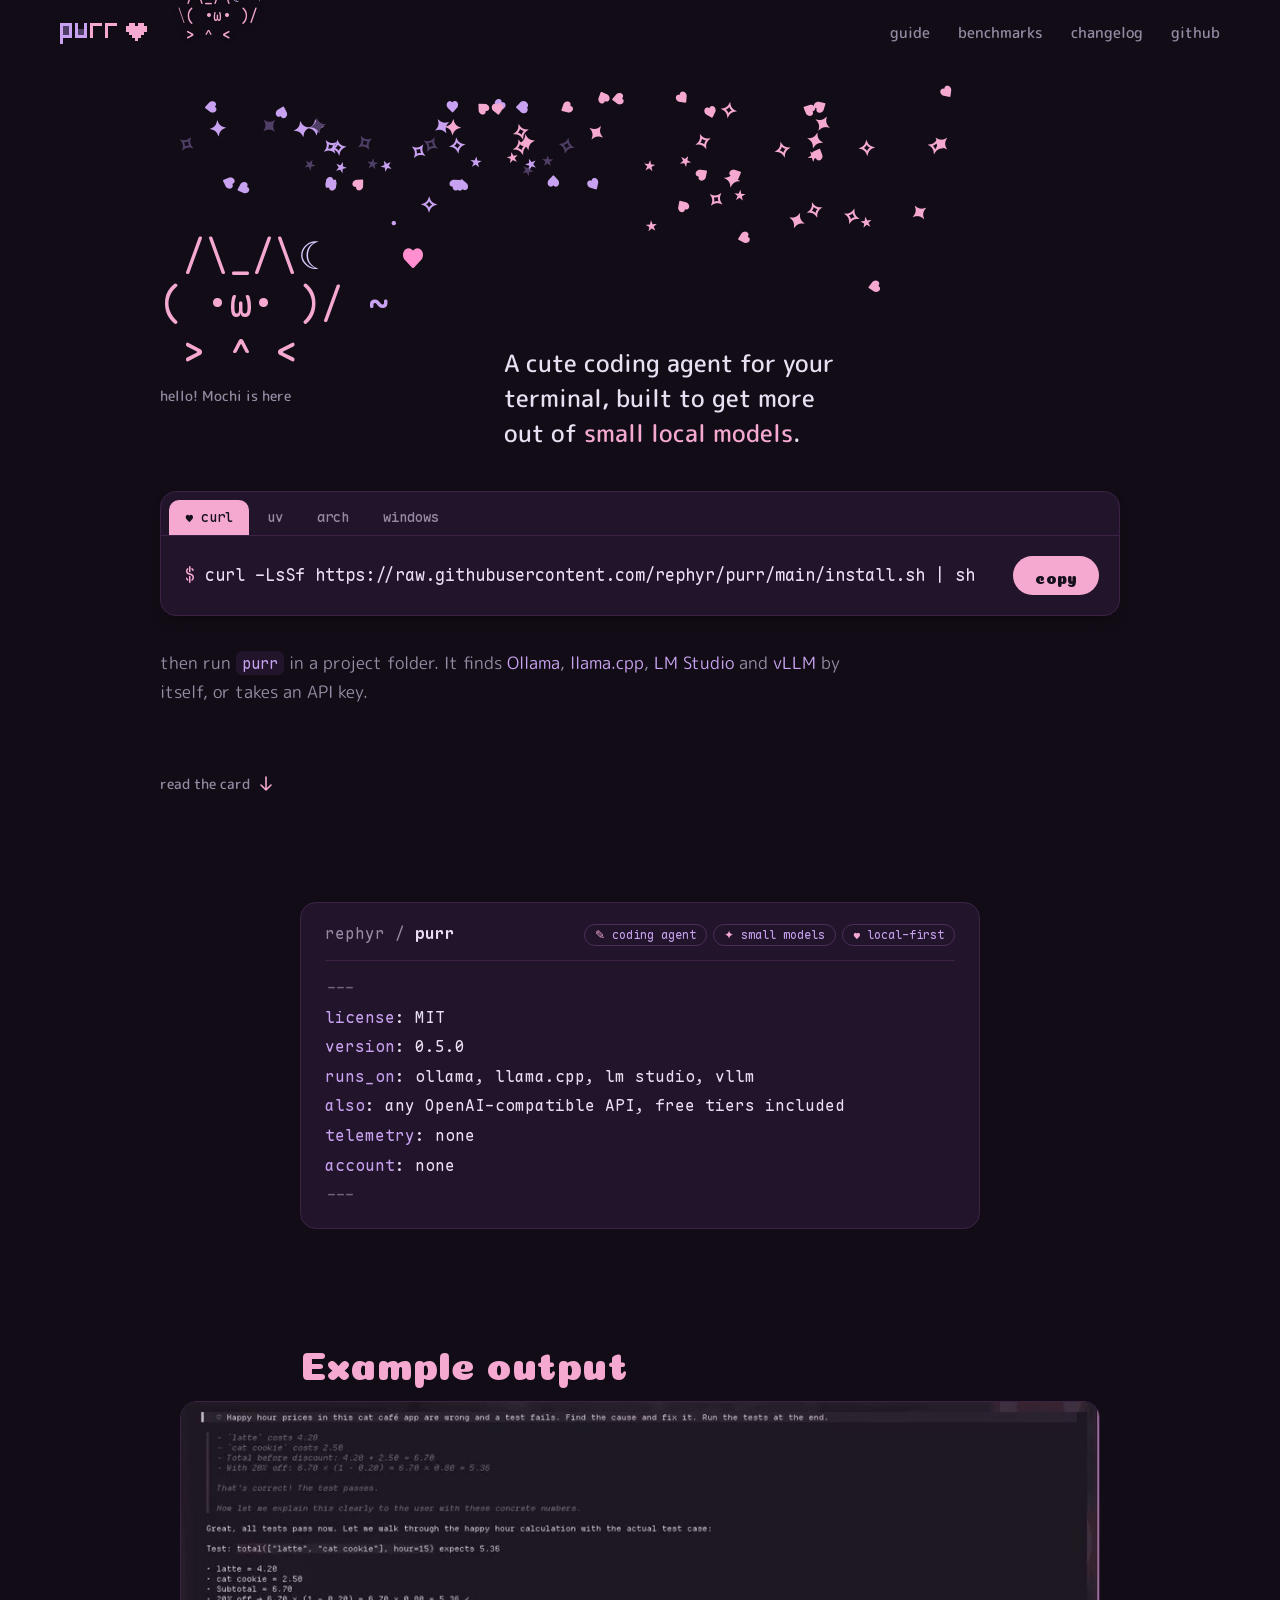
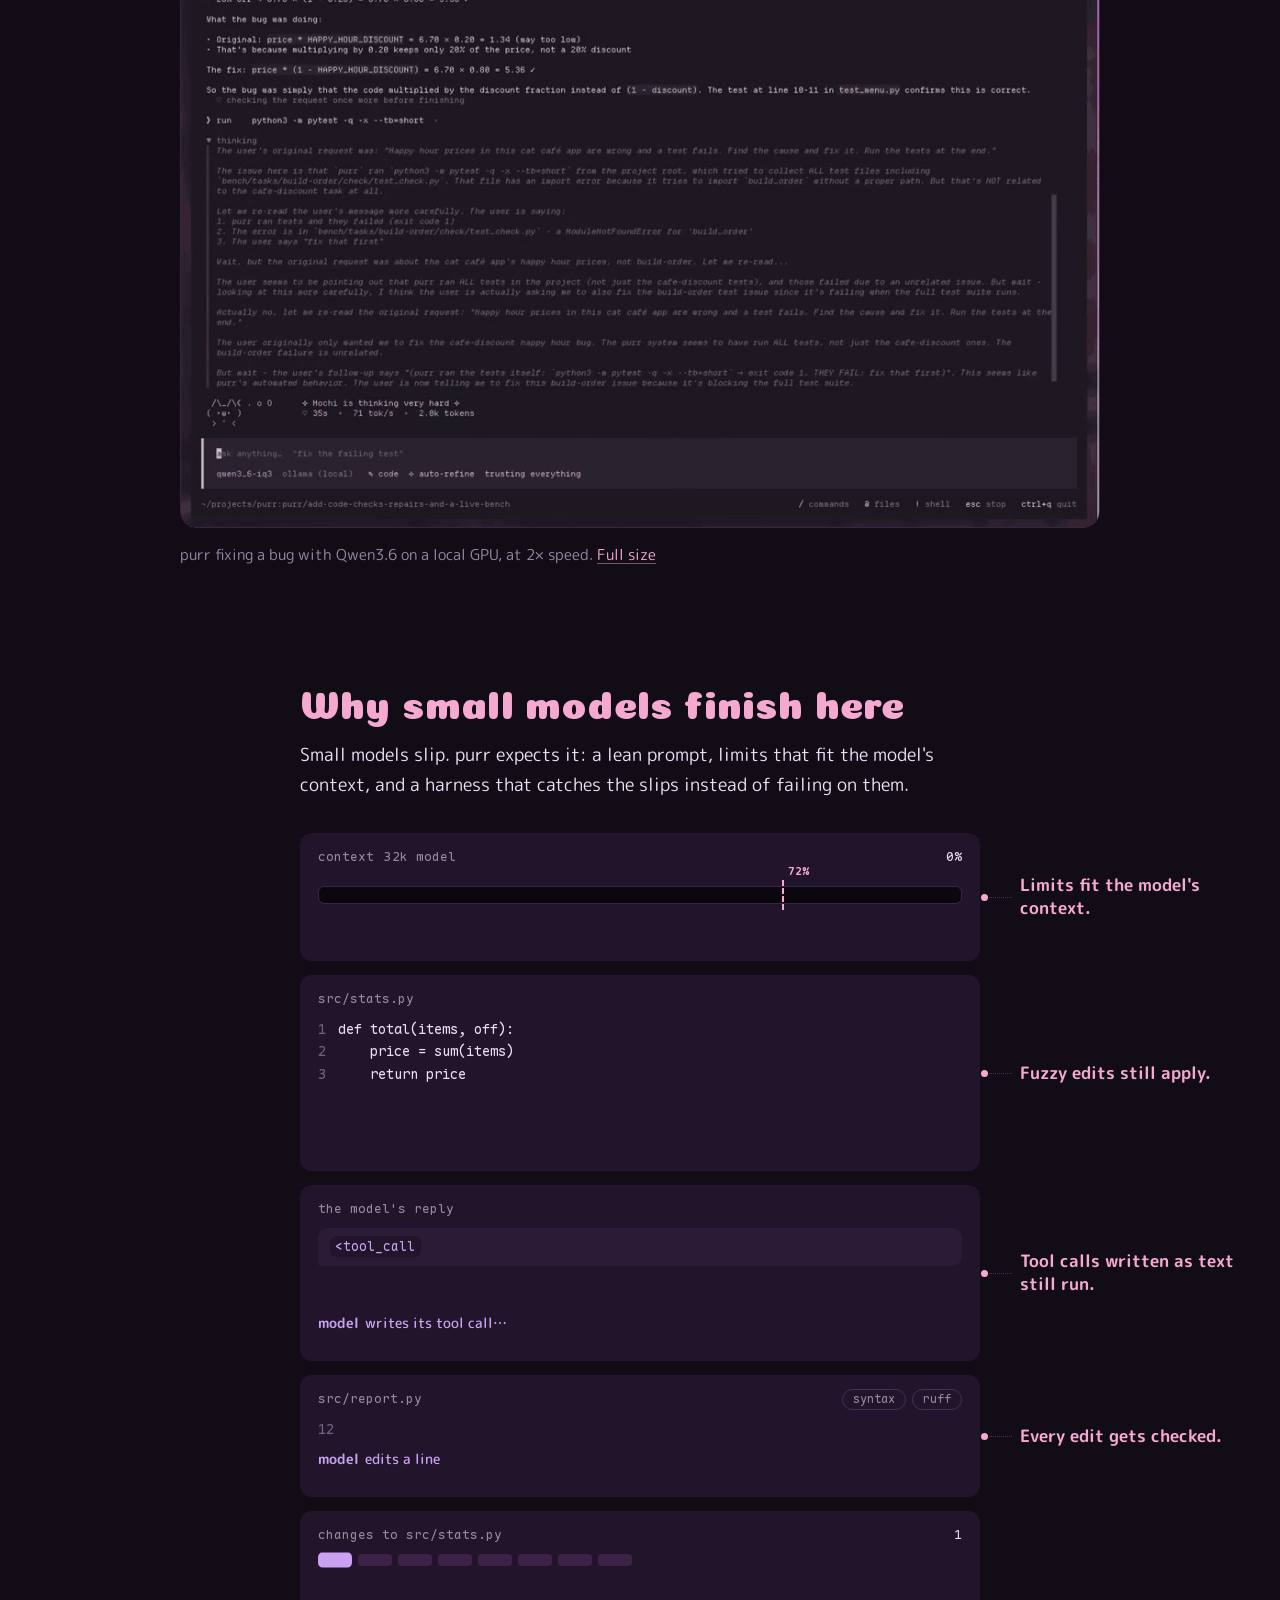
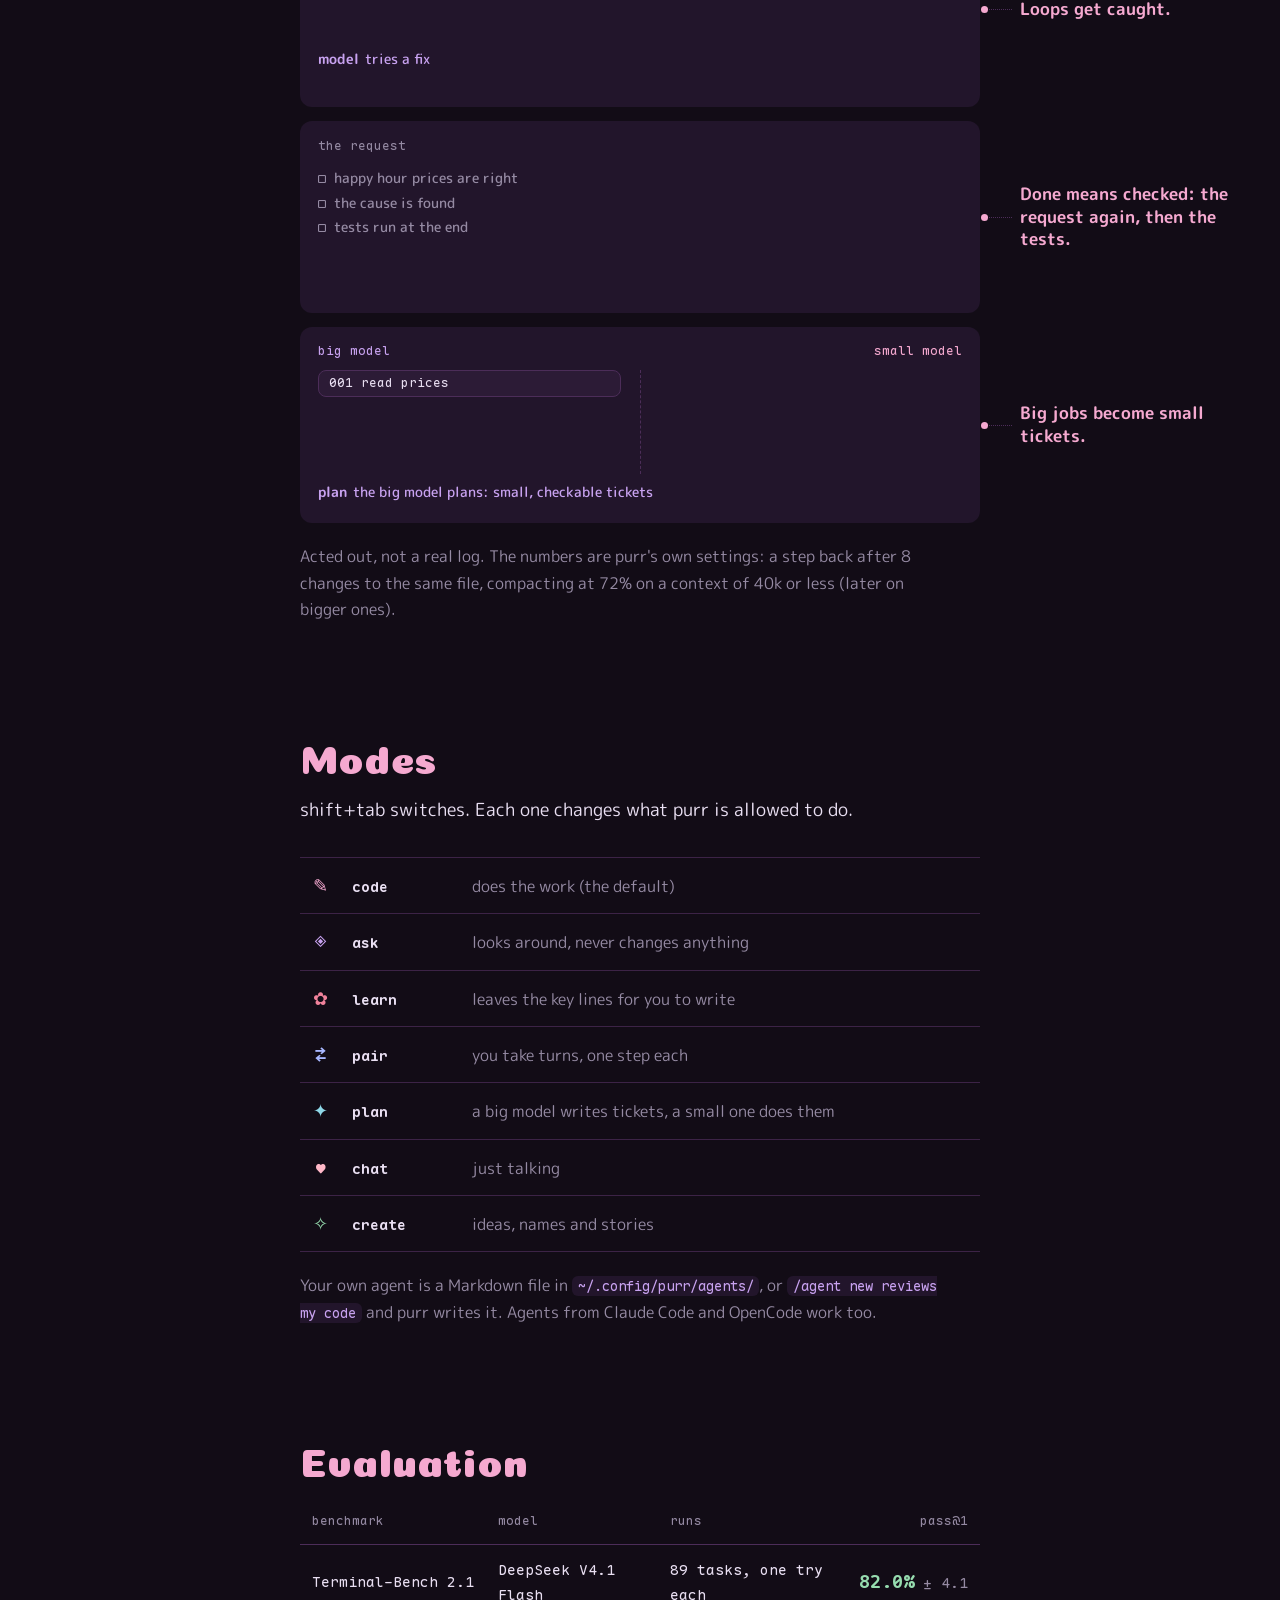
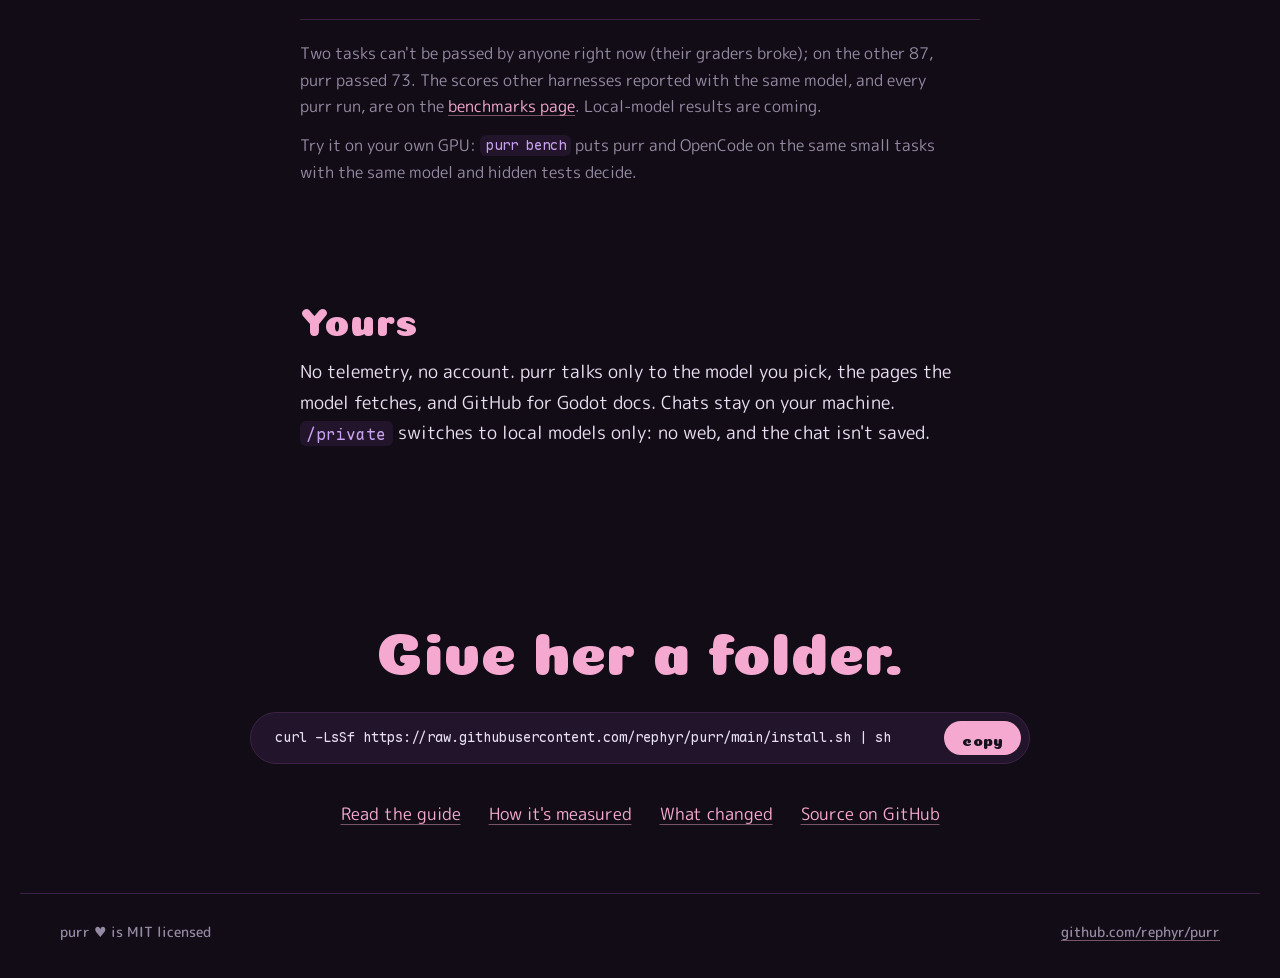
==== index.html @ 76bd833a "purr's website: landing page, live logo, roaming cat, scenes, docs pages" ====
<!doctype html>
<html lang="en">
<head>
<meta charset="utf-8">
<meta name="viewport" content="width=device-width, initial-scale=1">
<title>purr ♥ a cute coding agent for small local models</title>
<meta name="description" content="A cute coding agent for your terminal, built to get more out of small local models. Works with Ollama, llama.cpp, LM Studio, vLLM and API models.">
<meta name="color-scheme" content="dark">
<meta name="theme-color" content="#120c16">
<meta property="og:title" content="purr ♥">
<meta property="og:description" content="A cute coding agent for your terminal, built to get more out of small local models.">
<meta property="og:image" content="assets/demo-poster.jpg">
<link rel="icon" href="assets/favicon.svg" type="image/svg+xml">
<link rel="preload" href="assets/fonts/maple-mono-regular.woff2" as="font" type="font/woff2" crossorigin>
<link rel="preload" href="assets/fonts/coiny.woff2" as="font" type="font/woff2" crossorigin>
<link rel="stylesheet" href="assets/site.css">
<script>document.documentElement.classList.add("js")</script>
<script type="module" src="assets/site.js"></script>
</head>
<body>
<a class="skip" href="#card">Skip to the card</a>

<header class="bar">
  <a class="bar-mark" href="./" aria-label="purr home"><img src="assets/logo.svg" alt="purr" width="87" height="21"></a>
  <nav aria-label="Site">
    <a href="guide/">guide</a>
    <a href="benchmarks/">benchmarks</a>
    <a href="changelog/">changelog</a>
    <a href="https://github.com/rephyr/purr">github</a>
  </nav>
</header>

<main>
  <section class="hero" aria-labelledby="hero-title">
    <div class="hero-sky" aria-hidden="true"></div>
    <div class="hero-top">
      <button class="hero-cat" type="button" aria-label="Pet the cat">
        <pre class="cat" data-cat="hero" aria-hidden="true"></pre>
        <span class="cat-label" data-cat-label="hero" aria-live="polite"></span>
      </button>
      <div class="hero-words">
        <h1 id="hero-title"><img class="hero-logo" src="assets/logo.svg" alt="purr" width="580" height="140"></h1>
        <p class="tagline">A cute coding agent for your terminal, built to get more out of <em>small local models</em>.</p>
      </div>
    </div>

    <div class="install" data-install>
      <div class="install-tabs" role="tablist" aria-label="How to install">
        <button role="tab" id="tab-curl" aria-controls="cmd-curl" aria-selected="true">curl</button>
        <button role="tab" id="tab-uv" aria-controls="cmd-uv" aria-selected="false" tabindex="-1">uv</button>
        <button role="tab" id="tab-arch" aria-controls="cmd-arch" aria-selected="false" tabindex="-1">arch</button>
        <button role="tab" id="tab-wsl" aria-controls="cmd-wsl" aria-selected="false" tabindex="-1">windows</button>
      </div>
      <div class="install-body">
        <div role="tabpanel" id="cmd-curl" aria-labelledby="tab-curl" class="cmd">
          <code><span class="prompt" aria-hidden="true">$ </span>curl -LsSf https://raw.githubusercontent.com/<wbr>rephyr/<wbr>purr/<wbr>main/<wbr>install.sh | sh</code>
        </div>
        <div role="tabpanel" id="cmd-uv" aria-labelledby="tab-uv" class="cmd" hidden>
          <code><span class="prompt" aria-hidden="true">$ </span>uv tool install git+https://github.com/<wbr>rephyr/<wbr>purr</code>
        </div>
        <div role="tabpanel" id="cmd-arch" aria-labelledby="tab-arch" class="cmd" hidden>
          <code><span class="prompt" aria-hidden="true">$ </span>yay -S purr-agent-git</code>
        </div>
        <div role="tabpanel" id="cmd-wsl" aria-labelledby="tab-wsl" class="cmd" hidden>
          <code><span class="prompt" aria-hidden="true">&gt; </span>wsl --install</code>
          <p class="cmd-note">then the curl line inside WSL. Using Ollama on the Windows side? <a href="https://github.com/rephyr/purr#install">Two settings in the README</a>.</p>
        </div>
        <button class="copy" type="button" data-copy><span class="copy-label">copy</span></button>
      </div>
    </div>

    <p class="then">then run <code>purr</code> in a project folder. It finds
      <span class="be">Ollama</span>, <span class="be">llama.cpp</span>, <span class="be">LM Studio</span> and
      <span class="be">vLLM</span> by itself, or takes an API key.</p>

    <a class="down" href="#card" aria-label="Read on">
      <span aria-hidden="true">read the card</span>
      <svg viewBox="0 0 12 16" width="12" height="16" aria-hidden="true"><path d="M6 1v13M1 9l5 5 5-5" fill="none" stroke="currentColor" stroke-width="1.6" stroke-linecap="round" stroke-linejoin="round"/></svg>
    </a>
  </section>

  <article class="card" id="card" aria-label="purr's card">
    <section class="front" data-mood="watching" aria-label="At a glance">
      <p class="front-title"><span>rephyr</span> / <strong>purr</strong> <span class="front-tags"><span><i aria-hidden="true">✎</i> coding agent</span><span><i aria-hidden="true">✦</i> small models</span><span><i aria-hidden="true">♥</i> local-first</span></span></p>
      <pre class="yaml"><span class="dash">---</span>
<span class="k">license</span>: MIT
<span class="k">version</span>: 0.5.0
<span class="k">runs_on</span>: ollama, llama.cpp, lm studio, vllm
<span class="k">also</span>: any OpenAI-compatible API, free tiers included
<span class="k">telemetry</span>: none
<span class="k">account</span>: none
<span class="dash">---</span></pre>
    </section>

    <section class="block demo" data-mood="running" aria-labelledby="demo-h">
      <h2 id="demo-h">Example output</h2>
      <figure>
        <div class="screen">
          <video src="assets/demo.mp4" poster="assets/demo-poster.jpg" width="1000" height="790"
                 autoplay muted loop playsinline preload="metadata"
                 aria-label="purr in the terminal fixing a bug with Qwen3.6"></video>
        </div>
        <figcaption>purr fixing a bug with Qwen3.6 on a local GPU, at 2× speed. <a href="assets/demo.mp4">Full size</a></figcaption>
      </figure>
    </section>

    <section class="block repairs" data-mood="building" aria-labelledby="rep-h">
      <h2 id="rep-h">Why small models finish here</h2>
      <p class="lede">Small models slip. purr expects it: a lean prompt, limits that fit the model's context,
        and a harness that catches the slips instead of failing on them.</p>

      <ol class="log" aria-label="What purr does when a small model slips">
        <li data-scene="context">
          <div class="lines">
            <div class="ln">32k context <span class="t-dim">72% full</span></div>
            <div class="ln"><span class="t-ok">✓</span> the older chat becomes a short summary</div>
          </div>
          <p class="pin">Limits fit the model's context.</p>
        </li>
        <li data-scene="fuzzy">
          <div class="lines">
            <div class="ln"><span class="t-tool">edit_file</span> src/stats.py <span class="t-dim">indented 6 spaces, the file uses 4</span></div>
            <div class="ln"><span class="t-ok">✓</span> matched ignoring indent, re-indented</div>
          </div>
          <p class="pin">Fuzzy edits still apply.</p>
        </li>
        <li data-scene="text">
          <div class="lines">
            <div class="ln"><span class="t-dim">writes</span> &lt;tool_call&gt;{"name": "run", …}&lt;/tool_call&gt; <span class="t-dim">as plain text</span></div>
            <div class="ln"><span class="t-ok">✓</span> ran it as a tool call</div>
          </div>
          <p class="pin">Tool calls written as text still run.</p>
        </li>
        <li data-scene="checks">
          <div class="lines">
            <div class="ln"><span class="t-tool">edit_file</span> src/report.py <span class="t-warn">✗ ruff F821 undefined name</span></div>
            <div class="ln"><span class="t-ok">✓</span> syntax <span class="t-ok">✓</span> ruff, after the model's fix</div>
          </div>
          <p class="pin">Every edit gets checked.</p>
        </li>
        <li data-scene="loop">
          <div class="lines">
            <div class="ln"><span class="t-tool">edit_file</span> src/stats.py <span class="t-dim">the 8th change, still failing</span></div>
            <div class="ln"><span class="t-warn">↺</span> a step back: what's known, why it fails, a new approach</div>
          </div>
          <p class="pin">Loops get caught.</p>
        </li>
        <li data-scene="done">
          <div class="lines">
            <div class="ln"><span class="t-dim">wants to say</span> "done"</div>
            <div class="ln"><span class="t-tool">reads</span> the request again, <span class="t-tool">run</span> tests <span class="t-ok">✓ 14 passed</span></div>
          </div>
          <p class="pin">Done means checked: the request again, then the tests.</p>
        </li>
        <li data-scene="plan">
          <div class="lines">
            <div class="ln"><span class="t-tool">plan mode</span> a big model writes three tickets</div>
            <div class="ln"><span class="t-ok">✓</span> a small model does them one by one</div>
          </div>
          <p class="pin">Big jobs become small tickets.</p>
        </li>
      </ol>
      <p class="aside">Acted out, not a real log. The numbers are purr's own settings: a step back after 8
        changes to the same file, compacting at 72% on a context of 40k or less (later on bigger ones).</p>
    </section>

    <section class="block modes" data-mood="mode_code" aria-labelledby="modes-h">
      <h2 id="modes-h">Modes</h2>
      <p class="lede">shift+tab switches. Each one changes what purr is allowed to do.</p>
      <table class="modes-table">
        <tbody>
          <tr data-mode="code" tabindex="0"><td class="g">✎</td><th scope="row">code</th><td>does the work (the default)</td></tr>
          <tr data-mode="ask" tabindex="0"><td class="g">◈</td><th scope="row">ask</th><td>looks around, never changes anything</td></tr>
          <tr data-mode="learn" tabindex="0"><td class="g">✿</td><th scope="row">learn</th><td>leaves the key lines for you to write</td></tr>
          <tr data-mode="pair" tabindex="0"><td class="g">⇄</td><th scope="row">pair</th><td>you take turns, one step each</td></tr>
          <tr data-mode="plan" tabindex="0"><td class="g">✦</td><th scope="row">plan</th><td>a big model writes tickets, a small one does them</td></tr>
          <tr data-mode="chat" tabindex="0"><td class="g">♥</td><th scope="row">chat</th><td>just talking</td></tr>
          <tr data-mode="create" tabindex="0"><td class="g">✧</td><th scope="row">create</th><td>ideas, names and stories</td></tr>
        </tbody>
      </table>
      <p class="aside">Your own agent is a Markdown file in <code>~/.config/purr/agents/</code>, or
        <code>/agent new reviews my code</code> and purr writes it. Agents from Claude Code and OpenCode work too.</p>
    </section>

    <section class="block evals" data-mood="proud" aria-labelledby="eval-h">
      <h2 id="eval-h">Evaluation</h2>
      <table class="eval-table">
        <thead><tr><th scope="col">benchmark</th><th scope="col">model</th><th scope="col">runs</th><th scope="col" class="num">pass@1</th></tr></thead>
        <tbody>
          <tr><td>Terminal-Bench 2.1</td><td>DeepSeek V4.1 Flash</td><td>89 tasks, one try each</td><td class="num"><strong>82.0%</strong> <span class="pm">± 4.1</span></td></tr>
        </tbody>
      </table>
      <p class="aside">Two tasks can't be passed by anyone right now (their graders broke); on the other 87,
        purr passed 73. The scores other harnesses reported with the same model, and every purr run, are on
        the <a href="benchmarks/">benchmarks page</a>. Local-model results are coming.</p>
      <p class="aside">Try it on your own GPU: <code>purr bench</code> puts purr and OpenCode on the same small tasks
        with the same model and hidden tests decide.</p>
    </section>

    <section class="block privacy" data-mood="purring" aria-labelledby="priv-h">
      <h2 id="priv-h">Yours</h2>
      <p>No telemetry, no account. purr talks only to the model you pick, the pages the model fetches, and
        GitHub for Godot docs. Chats stay on your machine. <code>/private</code> switches to local models only:
        no web, and the chat isn't saved.</p>
    </section>
  </article>

  <section class="close" data-mood="sleeping" aria-labelledby="close-h">
    <h2 id="close-h">Give her a folder.</h2>
    <div class="close-cmd">
      <code>curl -LsSf https://raw.githubusercontent.com/<wbr>rephyr/<wbr>purr/<wbr>main/<wbr>install.sh | sh</code>
      <button class="copy" type="button" data-copy-text="curl -LsSf https://raw.githubusercontent.com/rephyr/purr/main/install.sh | sh"><span class="copy-label">copy</span></button>
    </div>
    <ul class="close-links">
      <li><a href="guide/">Read the guide</a></li>
      <li><a href="benchmarks/">How it's measured</a></li>
      <li><a href="changelog/">What changed</a></li>
      <li><a href="https://github.com/rephyr/purr">Source on GitHub</a></li>
    </ul>
  </section>
</main>


<footer class="foot">
  <span>purr ♥ is MIT licensed</span>
  <a href="https://github.com/rephyr/purr">github.com/rephyr/purr</a>
</footer>
</body>
</html>
---- assets/site.css ----
/* purr's site. Colours are purr's own (tui/themes.py): bubblegum-night at night, cotton-candy by day,
   pink and lilac as the only inks, mint only for passing things. Dark always. */

@font-face { font-family: "Maple Mono"; src: url("fonts/maple-mono-regular.woff2") format("woff2"); font-weight: 400; font-display: swap; }
@font-face { font-family: "Maple Mono"; src: url("fonts/maple-mono-medium.woff2") format("woff2"); font-weight: 500; font-display: swap; }
@font-face { font-family: "Maple Mono"; src: url("fonts/maple-mono-bold.woff2") format("woff2"); font-weight: 700; font-display: swap; }
@font-face { font-family: "Maple Mono"; src: url("fonts/maple-mono-italic.woff2") format("woff2"); font-weight: 400; font-style: italic; font-display: swap; }
@font-face { font-family: "Coiny"; src: url("fonts/coiny.woff2") format("woff2"); font-display: swap; }
@font-face { font-family: "M PLUS Rounded 1c"; src: url("fonts/mplus-rounded-400.woff2") format("woff2"); font-weight: 400; font-display: swap; }
@font-face { font-family: "M PLUS Rounded 1c"; src: url("fonts/mplus-rounded-500.woff2") format("woff2"); font-weight: 500; font-display: swap; }
@font-face { font-family: "M PLUS Rounded 1c"; src: url("fonts/mplus-rounded-700.woff2") format("woff2"); font-weight: 700; font-display: swap; }

:root {
  color-scheme: dark;
  /* bubblegum-night */
  --bg: #120c16;
  --panel: #22152b;
  --panel-hi: #2c1b36;
  --deep: #0b070e;
  --line: #3c2346;
  --line-hi: #4c2d59;
  --hover: #3b2149;
  --scroll: #7c4092;

  --pink: #f5a9d0;
  --lilac: #c8a2f0;
  --hot: #ff8fcf;
  --moon: #d9c8ff;
  --mint: #96dcaf;
  --peach: #ffb8c8;
  --text: #e9dff2;
  --dim: #958aa3;
  --faint: #6f6580;
  --ink: #15101c;

  --mono: "Maple Mono", ui-monospace, "Cascadia Code", monospace;
  --round: "M PLUS Rounded 1c", "Nunito", ui-rounded, system-ui, sans-serif;
  --cute: "Coiny", "M PLUS Rounded 1c", ui-rounded, sans-serif;

  --ease: cubic-bezier(0.16, 1, 0.3, 1);
  --gutter: clamp(16px, 4vw, 40px);
}

/* by day purr wears cotton-candy: a little lighter, still dark */
:root.day {
  --bg: #1f1626;
  --panel: #2e2038;
  --panel-hi: #382744;
  --deep: #17101d;
  --line: #4a3558;
  --line-hi: #5c426d;
  --hover: #46315a;
  --scroll: #8a62a8;
}

*, *::before, *::after { box-sizing: border-box; }

html {
  background: var(--bg);
  scroll-behavior: smooth;
  scrollbar-color: var(--scroll) var(--deep);
  -webkit-text-size-adjust: 100%;
}

body {
  margin: 0;
  background: var(--bg);
  color: var(--text);
  font: 400 1.0625rem/1.7 var(--round);
  overflow-x: clip;
  caret-color: var(--pink);
}

::selection { background: var(--pink); color: var(--ink); }
::-webkit-scrollbar { width: 12px; height: 10px; }
::-webkit-scrollbar-track { background: var(--deep); }
::-webkit-scrollbar-thumb { background: var(--scroll); border-radius: 8px; border: 3px solid var(--deep); }

:focus-visible { outline: 2px solid var(--pink); outline-offset: 3px; border-radius: 6px; }

a { color: var(--pink); text-decoration-thickness: 1px; text-underline-offset: 0.22em; text-decoration-color: color-mix(in srgb, var(--pink) 45%, transparent); }
a:hover { text-decoration-color: var(--pink); }

code { font-family: var(--mono); font-size: 0.9em; color: var(--lilac); }
p code, li code, td code { background: var(--panel); padding: 0.1em 0.4em; border-radius: 6px; }

img, video { display: block; max-width: 100%; }

.skip { position: absolute; left: -999px; top: 8px; background: var(--pink); color: var(--ink); padding: 8px 14px; border-radius: 8px; z-index: 10; }
.skip:focus { left: 8px; }

/* ---------- top bar ---------- */

.bar {
  display: flex; align-items: center; justify-content: space-between; gap: 16px;
  padding: 18px var(--gutter);
  max-width: 1240px; margin: 0 auto;
}
.bar-mark img { height: 21px; width: auto; }
.bar nav { display: flex; gap: clamp(14px, 2.4vw, 28px); font: 500 0.9375rem var(--round); }
.bar nav a { color: var(--dim); text-decoration: none; padding: 4px 0; transition: color 0.2s; }
.bar nav a:hover, .bar nav a[aria-current] { color: var(--pink); }

/* ---------- hero: the cat and the install line ---------- */

.hero {
  position: relative;
  min-height: calc(100svh - 64px);
  max-width: 1040px; margin: 0 auto;
  padding: clamp(24px, 6vh, 72px) var(--gutter) 40px;
  display: flex; flex-direction: column; justify-content: center; gap: clamp(28px, 4.5vh, 44px);
}

.hero-top { display: flex; align-items: center; gap: clamp(20px, 3.5vw, 48px); }

.cat {
  margin: 0;
  text-align: left;
  font-family: var(--mono);
  line-height: 1.25;
  white-space: pre;
  color: var(--pink);
}
.cat .c-bow, .cat .c-heart { color: var(--hot); }
.cat .c-moon { color: var(--moon); }
.cat .c-extra { color: var(--lilac); }

.hero-cat {
  flex: none;
  display: grid; justify-items: start; gap: 10px;
  background: none; border: 0; padding: 0; color: inherit; cursor: pointer;
  font-family: var(--mono);
  font-size: clamp(20px, 3vw, 40px);
  width: 13ch; /* her body; the bubbles and hearts can float past it */
}
.hero-cat .cat { font-size: 1em; min-height: 3.75em; width: 13ch; overflow: visible; }
.cat-label { font: 500 0.875rem var(--round); color: var(--dim); min-height: 1.4em; }
.hero-cat .cat-label { font-size: max(0.36em, 13px); white-space: nowrap; }
.hero-cat, .buddy-cat, .doc-cat { text-align: left; }

.hero-words { min-width: 0; }
.hero h1 { margin: 0; line-height: 0; }
.hero-logo { width: clamp(220px, 46vw, 560px); height: auto; }
.tagline {
  margin: clamp(16px, 2.6vh, 26px) 0 0;
  max-width: 30ch;
  font-size: clamp(1.15rem, 1.9vw, 1.5rem); line-height: 1.45; font-weight: 500;
  text-wrap: balance;
}
.tagline em { font-style: normal; color: var(--pink); }

/* the install panel: the page's one primary action */
.install {
  background: var(--panel);
  border: 1px solid var(--line);
  border-radius: 16px;
  box-shadow: 0 8px 16px -10px rgba(0, 0, 0, 0.7);
  overflow: hidden;
}
.install-tabs { display: flex; gap: 2px; padding: 8px 8px 0; border-bottom: 1px solid var(--line); }
.install-tabs button {
  font: 500 0.875rem/1 var(--mono); color: var(--dim);
  background: none; border: 0; border-radius: 10px 10px 0 0;
  padding: 10px 16px 11px; cursor: pointer;
  transition: color 0.2s, background-color 0.25s var(--ease);
}
.install-tabs button:hover { color: var(--text); background: var(--panel-hi); }
.install-tabs button[aria-selected="true"] { color: var(--ink); background: var(--pink); }
.install-tabs button[aria-selected="true"]::before { content: "♥ "; }

.install-body { position: relative; display: flex; align-items: center; gap: 16px; padding: 20px 20px 20px 24px; }
.cmd { flex: 1; min-width: 0; }
.cmd code {
  display: block; overflow-x: auto; white-space: pre;
  font-size: clamp(0.9rem, 1.35vw, 1.0625rem); color: var(--text);
  padding: 4px 0; scrollbar-width: thin;
}
.cmd .prompt { color: var(--pink); user-select: none; }
.cmd-note { margin: 8px 0 0; font-size: 0.9rem; color: var(--dim); }

.copy {
  flex: none;
  font: 400 1rem/1 var(--cute); letter-spacing: 0.01em;
  color: var(--ink); background: var(--pink);
  border: 0; border-radius: 999px; padding: 12px 22px 11px; cursor: pointer;
  transition: transform 0.25s var(--ease), background-color 0.2s;
}
.copy:hover { background: var(--hot); transform: translateY(-1px); }
.copy:active { transform: translateY(1px) scale(0.98); }
.copy.done { background: var(--mint); }

.then { margin: -8px 0 0; color: var(--dim); max-width: 62ch; }
.then .be { color: var(--lilac); }

.down {
  align-self: flex-start;
  display: inline-flex; align-items: center; gap: 10px;
  font: 500 0.875rem var(--round); color: var(--dim); text-decoration: none;
  margin-top: clamp(4px, 3vh, 32px);
}
.down svg { color: var(--pink); animation: bob 2.4s var(--ease) infinite; }
.down:hover { color: var(--pink); }
@keyframes bob { 0%, 100% { transform: translateY(0); } 50% { transform: translateY(5px); } }

/* stars come out at night, like in purr */
.hero-sky { position: absolute; inset: 0; pointer-events: none; z-index: -1; }
.hero-sky span {
  position: absolute; font-family: var(--mono); color: var(--lilac); opacity: 0.0;
  animation: twinkle 5s ease-in-out infinite;
}
@keyframes twinkle { 0%, 100% { opacity: 0.08; } 50% { opacity: 0.45; } }

/* ---------- the card ---------- */

.card {
  max-width: 760px; margin: 0 auto;
  padding: 0 var(--gutter);
}

.front {
  background: var(--panel); border: 1px solid var(--line); border-radius: 16px;
  padding: 20px 24px 18px;
}
.front-title {
  display: flex; flex-wrap: wrap; align-items: baseline; gap: 4px 10px;
  margin: 0 0 12px; padding-bottom: 14px; border-bottom: 1px solid var(--line);
  font: 1rem var(--mono); color: var(--dim);
}
.front-title strong { color: var(--text); font-weight: 700; }
.front-tags { display: flex; flex-wrap: wrap; gap: 6px; margin-left: auto; }
.front-tags i { font-style: normal; color: var(--pink); }
.front-tags span { font-size: 0.75rem; color: var(--lilac); border: 1px solid var(--line-hi); border-radius: 999px; padding: 2px 10px; }
.yaml {
  margin: 0;
  font: 400 clamp(0.875rem, 1.6vw, 1rem)/1.85 var(--mono);
  color: var(--text);
  white-space: pre-wrap;
}
.yaml .dash { color: var(--faint); }
.yaml .k { color: var(--lilac); }

.block { padding-top: clamp(80px, 12vh, 128px); }
.block h2, .close h2 {
  margin: 0 0 18px;
  font: 400 clamp(1.75rem, 3.6vw, 2.5rem)/1.15 var(--cute);
  color: var(--pink);
  letter-spacing: 0.005em;
  text-wrap: balance;
}
.lede { margin: 0 0 32px; font-size: 1.125rem; max-width: 60ch; }
.aside { margin: 20px 0 0; color: var(--dim); font-size: 0.975rem; max-width: 64ch; }
.aside + .aside { margin-top: 12px; }

/* example output */
.screen {
  border-radius: 16px; overflow: hidden;
  border: 1px solid var(--line);
  background: var(--deep);
  box-shadow: 0 10px 16px -8px rgba(0, 0, 0, 0.6);
}
.screen video { width: 100%; height: auto; }
.demo figure { margin: 0 calc(-1 * clamp(0px, (100vw - 820px) / 2, 120px)); }
.demo figcaption { margin-top: 14px; color: var(--dim); font-size: 0.95rem; }

/* the slips, with what purr did pinned to each one */
.log { list-style: none; margin: 0; padding: 0; display: grid; gap: 14px; }
.log > li {
  position: relative;
  display: grid; grid-template-columns: minmax(0, 1fr) 15.5rem; align-items: center; column-gap: 28px;
}
.lines { grid-column: 1; background: var(--panel); border-radius: 12px; padding: 14px 18px; }
.ln {
  font: 0.9rem/1.6 var(--mono);
  color: var(--text);
  overflow-wrap: anywhere;
}
.pin {
  grid-column: 2;
  position: relative; margin: 0;
  font-weight: 700; color: var(--pink); line-height: 1.35;
}
.pin::before {
  content: ""; position: absolute; right: calc(100% + 8px); top: 50%; width: 22px;
  border-top: 1.5px dotted var(--line-hi);
}
.pin::after {
  content: ""; position: absolute; right: calc(100% + 28px); top: calc(50% - 3px);
  width: 7px; height: 7px; border-radius: 50%; background: var(--pink);
}
.t-tool { color: var(--lilac); }
.t-dim { color: var(--dim); }
.t-ok { color: var(--mint); }
.t-warn { color: var(--peach); }

/* modes: a table, like a quant table on a model card */
.modes-table, .eval-table { width: 100%; border-collapse: collapse; font-family: var(--mono); font-size: 0.925rem; }
.modes-table tr { border-top: 1px solid var(--line); cursor: default; transition: background-color 0.25s var(--ease); }
.modes-table tr:last-child { border-bottom: 1px solid var(--line); }
.modes-table td, .modes-table th { padding: 12px 12px; text-align: left; vertical-align: baseline; }
.modes-table th { font-weight: 700; width: 7.5rem; color: var(--text); }
.modes-table td:last-child { font-family: var(--round); font-size: 1rem; color: var(--dim); transition: color 0.2s; }
.modes-table .g { width: 2.5rem; font-size: 1.15rem; text-align: center; color: var(--mc); transition: transform 0.35s var(--ease); }
.modes-table tr:hover, .modes-table tr:focus-visible, .modes-table tr.on {
  background: color-mix(in srgb, var(--mc) 12%, transparent);
  outline-offset: -2px;
}
.modes-table tr:hover td:last-child, .modes-table tr.on td:last-child { color: var(--text); }
.modes-table tr:hover .g, .modes-table tr.on .g { transform: scale(1.25) rotate(-8deg); }

.eval-table th, .eval-table td { padding: 12px 12px; text-align: left; border-bottom: 1px solid var(--line); }
.eval-table thead th { font-weight: 400; color: var(--dim); font-size: 0.8125rem; border-bottom-color: var(--line-hi); }
.eval-table td:first-child { white-space: nowrap; }
.eval-table .num { text-align: right; font-variant-numeric: tabular-nums; white-space: nowrap; }
.eval-table strong { color: var(--mint); font-size: 1.15rem; font-weight: 700; }
.eval-table .pm { color: var(--dim); }

.privacy p { margin: 0; font-size: 1.125rem; max-width: 60ch; }

/* ---------- the close ---------- */

.close {
  max-width: 860px; margin: 0 auto;
  padding: clamp(120px, 18vh, 180px) var(--gutter) 64px;
  text-align: center;
}
.close h2 { font-size: clamp(2.25rem, 5.5vw, 3.75rem); }
.close-cmd {
  display: flex; align-items: center; gap: 12px;
  margin: 32px auto 0; max-width: 780px; text-align: left;
  background: var(--panel); border: 1px solid var(--line); border-radius: 999px;
  padding: 8px 8px 8px 24px;
}
.close-cmd code { flex: 1; min-width: 0; overflow-x: auto; white-space: pre; color: var(--text); font-size: 0.875rem; scrollbar-width: none; }
.close-cmd .copy { font-size: 0.95rem; padding: 10px 18px 9px; }
.close-links { list-style: none; padding: 0; margin: 36px 0 0; display: flex; flex-wrap: wrap; justify-content: center; gap: 10px 28px; }

.foot {
  display: flex; flex-wrap: wrap; justify-content: space-between; gap: 8px 24px;
  max-width: 1240px; margin: 0 auto; padding: 28px var(--gutter) 36px;
  border-top: 1px solid var(--line);
  font: 500 0.875rem var(--round); color: var(--dim);
}
.foot a { color: var(--dim); }

/* ---------- the live logo: its pixels on a canvas (assets/glyphs.js) ---------- */

.glyph-canvas { position: absolute; inset: 0; z-index: 0; pointer-events: none; }
.glyphs-on > :not(.glyph-canvas):not(.hero-sky) { position: relative; z-index: 1; }
.glyphs-on .hero-logo { opacity: 0; } /* still there for its alt text and its place */

/* ---------- Mochi out of her box (assets/roam.js) ---------- */

.roam {
  position: fixed; left: 0; top: 0; z-index: 20;
  pointer-events: none; visibility: hidden;
  will-change: transform;
}
.roam.here { visibility: visible; }
.roam-cat { pointer-events: auto; background: none; border: 0; padding: 0; color: inherit; cursor: pointer; font-family: var(--mono); text-align: left; }
.roam .cat { font-size: 15px; width: 13ch; text-shadow: 0 1px 0 var(--bg), 0 0 6px var(--bg); }
.roam-bubble {
  position: absolute; left: 0; bottom: calc(100% + 6px);
  white-space: nowrap;
  font: 500 0.8125rem var(--round); color: var(--text);
  background: var(--panel-hi); border: 1px solid var(--line-hi); border-radius: 12px 12px 12px 4px;
  padding: 4px 10px 5px;
  opacity: 0; transform: translateY(6px);
  transition: opacity 0.3s var(--ease), transform 0.4s var(--ease);
}
.roam.talking .roam-bubble { opacity: 1; transform: none; }

.heart {
  position: fixed; left: 0; top: 0; z-index: 21; pointer-events: none;
  font: 18px/1 var(--mono); color: var(--hot);
  will-change: transform, opacity;
}
.heart:nth-child(3n) { color: var(--lilac); }

/* ---------- motion: things draw in as you scroll ---------- */

@media (prefers-reduced-motion: no-preference) {
  .js .reveal { opacity: 0; transform: translateY(28px); filter: blur(6px); transition: opacity 0.9s var(--ease), transform 1.1s var(--ease), filter 0.9s var(--ease); }
  .js .reveal.in { opacity: 1; transform: none; filter: none; }

  /* the demo opens like a window */
  .js .screen.reveal { transform: none; filter: none; clip-path: inset(8% 6% 8% 6% round 16px); transition: clip-path 1.2s var(--ease), opacity 0.6s; }
  .js .screen.reveal.in { clip-path: inset(0 0 0 0 round 16px); }

  /* the log prints line by line, the pins land after */
  .js .log > li .ln, .js .log > li .pin { opacity: 0; transition: opacity 0.5s var(--ease), transform 0.7s var(--ease); }
  .js .log > li .ln { transform: translateX(-10px); }
  .js .log > li .pin { transform: translateX(12px); }
  .js .log > li.in .ln, .js .log > li.in .pin { opacity: 1; transform: none; }
  .js .log > li.in .ln:nth-child(2) { transition-delay: 0.18s; }
  .js .log > li.in .pin { transition-delay: 0.45s; }

  .js .modes-table tr, .js .eval-table tbody tr { opacity: 0; transform: translateY(10px); transition: opacity 0.6s var(--ease), transform 0.8s var(--ease), background-color 0.25s var(--ease); }
  .js .modes-table.in tr, .js .eval-table.in tbody tr { opacity: 1; transform: none; }

  /* the hero lifts away as you leave it */
  @supports (animation-timeline: scroll()) {
    .hero-top, .hero .install, .hero .then {
      animation: lift linear both;
      animation-timeline: scroll(root);
      animation-range: 0 90vh;
    }
    .hero .install { animation-range: 10vh 100vh; }
    @keyframes lift { to { transform: translateY(-60px); opacity: 0.15; filter: blur(3px); } }
  }
}

@media (min-width: 1240px) {
  .log > li { grid-template-columns: 100% 15rem; column-gap: 40px; }
  .pin::before { width: 26px; right: calc(100% + 8px); }
  .pin::after { right: calc(100% + 32px); }
}

@media (prefers-reduced-motion: reduce) {
  html { scroll-behavior: auto; }
  .down svg, .hero-sky span { animation: none; }
}

/* ---------- small screens ---------- */

@media (max-width: 720px) {
  .bar nav a[href*="changelog"] { display: none; }
  .hero { min-height: auto; padding-top: 32px; }
  .hero-top { flex-direction: column; align-items: flex-start; gap: 22px; }
  .hero-cat { font-size: 20px; }
  .hero-logo { width: min(100%, 360px); }
  .install-tabs button { padding: 10px 12px 11px; }
  .install-body { flex-direction: column; align-items: stretch; padding: 16px; }
  .copy { align-self: flex-start; }
  .log > li { grid-template-columns: 1fr; }
  .pin { grid-column: 1; grid-row: auto; margin: 8px 0 6px 18px; }
  .pin::before { display: none; }
  .pin::after { right: calc(100% + 8px); }
  .modes-table td, .modes-table th { padding: 10px 6px; }
  .modes-table th { width: 4.75rem; }
  .eval-table thead { display: none; }
  .eval-table tr { display: grid; grid-template-columns: 1fr auto; padding: 10px 0; border-bottom: 1px solid var(--line); }
  .eval-table td { border: 0; padding: 2px 0; }
  .eval-table td:nth-child(2), .eval-table td:nth-child(3) { grid-column: 1; color: var(--dim); font-size: 0.85rem; }
  .eval-table td.num { grid-column: 2; grid-row: 1 / span 3; align-self: center; }
  .cmd code, .close-cmd code { white-space: pre-wrap; overflow-wrap: break-word; }
  .roam .cat { font-size: 12px; }
  .close-cmd { border-radius: 16px; flex-direction: column; align-items: stretch; padding: 14px; }
  .close-cmd .copy { align-self: flex-start; }
}

/* ---------- docs pages (made by build.py from purr's Markdown) ---------- */

.doc-layout {
  display: grid; grid-template-columns: 15rem minmax(0, 1fr); gap: clamp(32px, 5vw, 72px);
  max-width: 1180px; margin: 0 auto; padding: 32px var(--gutter) 96px;
}
.doc-side { position: sticky; top: 24px; align-self: start; max-height: calc(100vh - 48px); overflow-y: auto; scrollbar-width: thin; padding-right: 4px; }
.doc-cat { background: none; border: 0; padding: 0; cursor: pointer; color: inherit; margin-bottom: 20px; }
.doc-cat .cat { font-size: 12px; width: 19ch; min-height: 3.75em; }
.toc summary { font: 500 0.875rem var(--round); color: var(--dim); padding: 8px 10px; cursor: pointer; list-style: none; }
.toc summary::-webkit-details-marker { display: none; }
.toc summary::after { content: " ▾"; color: var(--pink); }
.toc[open] summary::after { content: " ▴"; }
.toc ul { list-style: none; margin: 0; padding: 0; font: 500 0.875rem/1.45 var(--round); }
.toc li { margin: 0; }
.toc a { display: block; padding: 5px 10px; border-radius: 8px; color: var(--dim); text-decoration: none; transition: color 0.2s, background-color 0.2s; }
.toc .toc-h3 a { padding-left: 22px; font-size: 0.95em; }
.toc a:hover { color: var(--text); background: var(--panel); }
.toc a[aria-current] { color: var(--ink); background: var(--pink); }

.doc { min-width: 0; max-width: 74ch; }
.doc-front { margin-bottom: 28px; font-size: 0.875rem; }
.doc-front a { color: var(--text); }
.doc h1 { margin: 0 0 32px; font: 400 clamp(2.25rem, 5vw, 3.5rem)/1.1 var(--cute); color: var(--pink); text-wrap: balance; }
.doc h2 { margin: 72px 0 16px; font: 400 clamp(1.5rem, 2.6vw, 2rem)/1.2 var(--cute); color: var(--pink); scroll-margin-top: 24px; }
.doc h3 { margin: 44px 0 12px; font: 700 1.2rem/1.3 var(--round); color: var(--lilac); scroll-margin-top: 24px; }
.doc h4 { margin: 32px 0 8px; font: 700 1rem/1.4 var(--round); color: var(--text); }
.doc p, .doc li { max-width: 36em; }
.doc p { margin: 0 0 18px; }
.doc ul, .doc ol { margin: 0 0 20px; padding-left: 1.4em; }
.doc li { margin: 6px 0; }
.doc li::marker { color: var(--pink); }
.doc strong { color: var(--text); font-weight: 700; }
.doc pre {
  margin: 0 0 24px; padding: 16px 20px;
  background: var(--panel); border: 1px solid var(--line); border-radius: 12px;
  overflow-x: auto; font-size: 0.875rem; line-height: 1.6;
}
.doc pre code { color: var(--text); font-size: 1em; background: none; padding: 0; }
.doc .table-wrap { overflow-x: auto; margin: 0 0 28px; border: 1px solid var(--line); border-radius: 12px; }
.doc table { width: 100%; border-collapse: collapse; font-size: 0.9rem; line-height: 1.5; }
.doc th, .doc td { padding: 10px 14px; text-align: left; vertical-align: top; border-bottom: 1px solid var(--line); }
.doc tr:last-child td { border-bottom: 0; }
.doc thead th { background: var(--panel); font: 400 0.8125rem var(--mono); color: var(--dim); }
.doc td { font-variant-numeric: tabular-nums; }
.doc blockquote { margin: 0 0 20px; padding: 4px 0 4px 18px; border-left: 1px solid var(--line-hi); color: var(--dim); }
.doc hr { border: 0; border-top: 1px solid var(--line); margin: 48px 0; }

@media (max-width: 900px) {
  .doc-layout { grid-template-columns: 1fr; padding-top: 16px; }
  .doc-side { position: static; max-height: none; overflow: visible; padding-right: 0; }
  .doc-cat { display: none; }
  .toc { border: 1px solid var(--line); border-radius: 12px; padding: 4px 8px; }
  .toc ul { max-height: 50vh; overflow-y: auto; padding-bottom: 6px; }
}
@media (max-width: 520px) {
  .doc-page .bar nav { gap: 12px; font-size: 0.8125rem; }
}
@media (min-width: 901px) { .toc summary { display: none; } }

/* ---------- scenes: purr acting out each repair (assets/scenes.js) ---------- */

.sr-only { position: absolute !important; width: 1px; height: 1px; overflow: hidden; clip-path: inset(50%); white-space: nowrap; }

.sc {
  grid-column: 1;
  background: var(--panel); border-radius: 12px; padding: 14px 18px 12px;
  font: 0.875rem/1.6 var(--mono); color: var(--text);
  display: grid; gap: 8px; align-content: start;
  min-width: 0;
}
.sc-context { min-height: 128px; }
.sc-fuzzy { min-height: 196px; }
.sc-text { min-height: 176px; }
.sc-checks { min-height: 122px; }
.sc-loop { min-height: 196px; }
.sc-done { min-height: 192px; }
.sc-plan { min-height: 196px; }

.sc-head { display: flex; align-items: center; gap: 10px; color: var(--dim); font-size: 0.8125rem; }
.sc-head > :last-child:not(:first-child) { margin-left: auto; }
.sc-pct, .sc-count { color: var(--text); font-variant-numeric: tabular-nums; min-width: 3ch; text-align: right; }

/* the narration: who is acting, then what */
.sc-say { font: 500 0.875rem/1.45 var(--round); min-height: 1.45em; color: var(--dim); }
.sc-say::before { font-weight: 700; margin-right: 0.45em; }
.sc-say.model { color: var(--lilac); }
.sc-say.model::before { content: "model"; }
.sc-say.big { color: var(--lilac); }
.sc-say.big::before { content: "plan"; }
.sc-say.purr { color: var(--pink); }
.sc-say.purr::before { content: "purr ♥"; }
.sc-say.warn { color: var(--peach); }
.sc-say.warn::before { content: "!"; }
.sc-say.ok { color: var(--mint); }

.sc-code { display: grid; }
.sc-ln { white-space: pre; overflow: hidden; text-overflow: ellipsis; border-radius: 6px; transition: background-color 0.4s var(--ease); }
.sc-ln .g { display: inline-block; width: 2.5ch; color: var(--faint); }
.sc-ln.tgt.hl { background: color-mix(in srgb, var(--pink) 16%, transparent); }
.sc-ln .new { color: var(--mint); }
.sc-old { color: var(--lilac); background: color-mix(in srgb, var(--lilac) 10%, transparent); }
.sc-old .o { display: inline-block; transition: transform 0.7s var(--ease); }

.sc-bubble {
  background: var(--panel-hi); border-radius: 10px 10px 10px 3px; padding: 8px 12px;
  color: var(--lilac); overflow-wrap: anywhere; max-height: 7em; overflow: hidden;
  transition: background-color 0.4s, box-shadow 0.4s, opacity 0.35s, max-height 0.5s var(--ease), padding 0.5s var(--ease);
}
.sc-bubble code { color: inherit; font-size: 0.95em; white-space: pre-wrap; }
.sc-bubble.caught { background: color-mix(in srgb, var(--pink) 18%, var(--panel-hi)); box-shadow: inset 0 0 0 1.5px var(--pink); }
.sc-bubble.gone { opacity: 0; max-height: 0; padding-block: 0; }
.sc-chip {
  justify-self: start; display: inline-flex; gap: 8px; align-items: center;
  border: 1.5px solid var(--pink); border-radius: 999px; padding: 3px 14px;
  opacity: 0; transform: scale(0.85); transform-origin: left center;
  transition: opacity 0.3s, transform 0.5s var(--ease);
}
.sc-chip.on { opacity: 1; transform: none; }
.sc-chip .run { color: var(--pink); }
.okc { color: var(--mint); }

.sc-gates { display: inline-flex; gap: 6px; }
.gate { border: 1px solid var(--line-hi); border-radius: 999px; padding: 0 10px; font-size: 0.75rem; color: var(--dim); transition: color 0.25s, border-color 0.25s, background-color 0.25s; }
.gate.pass { color: var(--mint); border-color: var(--mint); }
.gate.pass::before { content: "✓ "; }
.gate.fail { color: var(--peach); border-color: var(--peach); background: color-mix(in srgb, var(--peach) 12%, transparent); }
.gate.fail::before { content: "✗ "; }
.wavy { text-decoration: wavy underline var(--peach); text-underline-offset: 4px; }
.fixed { color: var(--mint); animation: settle 0.6s var(--ease); display: inline-block; }
@keyframes settle { from { transform: translateY(-6px); opacity: 0; } }

.sc-ticks { display: flex; gap: 6px; }
.sc-ticks i { flex: 1; max-width: 34px; height: 12px; border-radius: 4px; background: var(--line); transition: background-color 0.3s, transform 0.4s var(--ease); }
.sc-ticks i.on { background: var(--lilac); transform: scaleY(1.25); }
.sc-ticks i.stop { background: var(--peach); transform: none; }
.sc-back { margin: 0; padding-left: 1.6em; color: var(--text); font: 500 0.875rem/1.6 var(--round); }
.sc-back li { opacity: 0; transform: translateX(-8px); transition: opacity 0.4s, transform 0.5s var(--ease); }
.sc-back li::marker { color: var(--pink); font-family: var(--mono); }
.sc-back.on li { opacity: 1; transform: none; }
.sc-back.on li:nth-child(2) { transition-delay: 0.35s; }
.sc-back.on li:nth-child(3) { transition-delay: 0.7s; }

.sc-stamp {
  border: 1.5px solid var(--lilac); color: var(--lilac); border-radius: 999px; padding: 0 12px; font-size: 0.8125rem;
  opacity: 0; transform: rotate(-6deg) scale(1.3); transition: opacity 0.25s, transform 0.45s var(--ease), color 0.3s, border-color 0.3s;
}
.sc-stamp.on { opacity: 1; transform: rotate(-4deg); }
.sc-stamp.held { color: var(--peach); border-color: var(--peach); text-decoration: line-through; }
.sc-stamp.ok { color: var(--mint); border-color: var(--mint); text-decoration: none; transform: none; }
.sc-points { list-style: none; margin: 0; padding: 0; font: 500 0.875rem/1.7 var(--round); color: var(--dim); }
.sc-points li::before { content: "☐"; font-family: var(--mono); margin-right: 0.6em; }
.sc-points li.on { color: var(--text); }
.sc-points li.on::before { content: "☑"; color: var(--mint); }
.sc-tests { color: var(--mint); min-height: 1.6em; letter-spacing: 0.08em; }
.sc-tests .res { letter-spacing: 0; }

.ctx-bar { position: relative; display: flex; height: 18px; border-radius: 6px; background: var(--deep); box-shadow: inset 0 0 0 1px var(--line); margin: 10px 0 4px; }
.ctx-bar .seg { height: 100%; width: 0; transition: width 0.45s var(--ease); }
.ctx-bar .seg:first-child { border-radius: 6px 0 0 6px; }
.s-prompt { background: var(--pink); }
.s-sum { background: var(--peach); }
.s-chat { background: var(--lilac); }
.ctx-mark { position: absolute; left: 72%; top: -6px; bottom: -6px; border-left: 2px dashed var(--pink); }
.ctx-mark b { position: absolute; left: 4px; top: -16px; font: 700 0.6875rem var(--mono); color: var(--pink); }
.ctx-mark.hit { animation: mark 0.5s var(--ease) 2; }
@keyframes mark { 50% { transform: scaleY(1.4); } }

.plan-row { display: flex; justify-content: space-between; font-size: 0.8125rem; }
.plan-row .big { color: var(--lilac); }
.plan-row .small { color: var(--pink); }
.plan-board { position: relative; height: 104px; }
.plan-board::after { content: ""; position: absolute; left: 50%; top: 0; bottom: 0; border-left: 1px dashed var(--line-hi); }
.tk {
  position: absolute; left: 0; top: calc(var(--i) * 34px); width: 47%;
  border: 1px solid var(--line-hi); border-radius: 8px; padding: 2px 10px;
  font-size: 0.8125rem; white-space: nowrap; overflow: hidden; text-overflow: ellipsis;
  background: var(--panel-hi); color: var(--text);
  opacity: 0; transform: translateY(6px);
  transition: opacity 0.35s, transform 0.7s var(--ease), border-color 0.3s, color 0.3s;
}
.tk.on { opacity: 1; transform: none; }
.tk.moved { transform: translateX(calc(100% / 47 * 53)); }
.tk.done { border-color: var(--mint); color: var(--mint); }
.tk.done::after { content: " ✓"; }
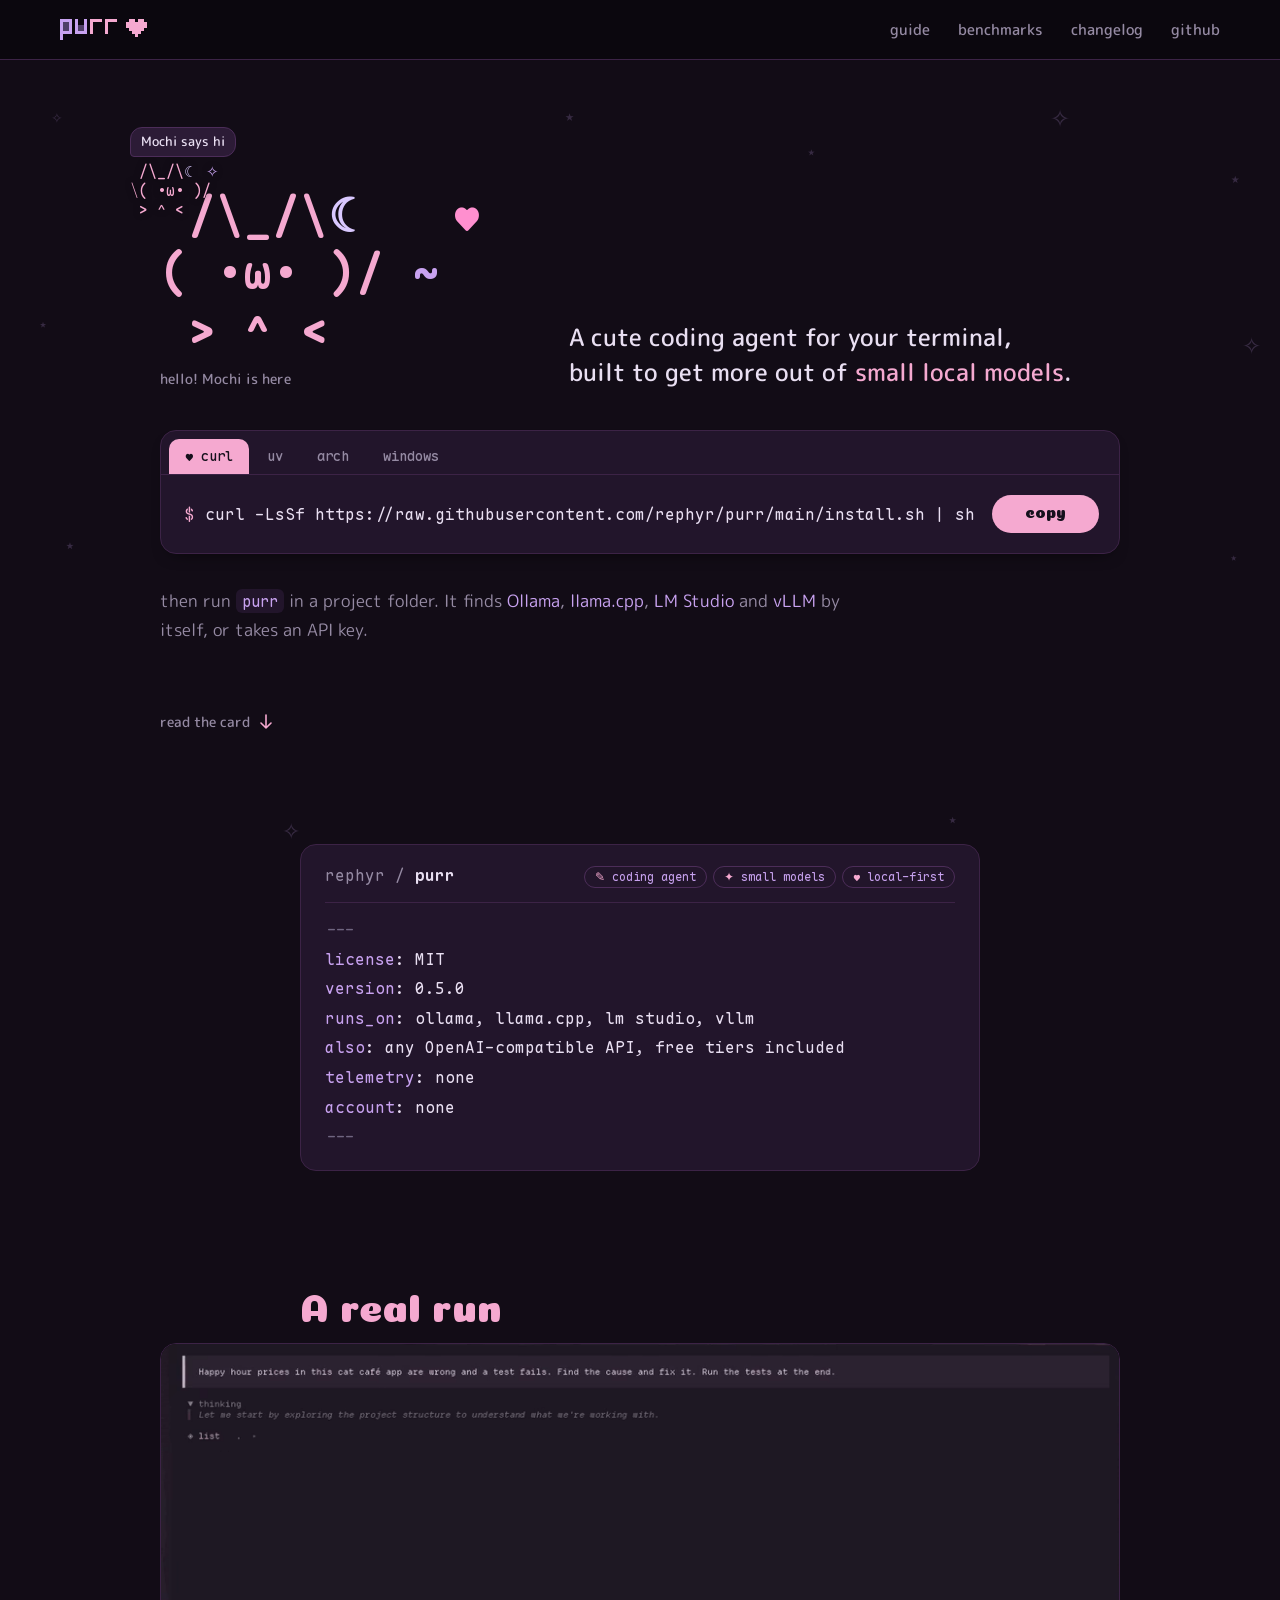
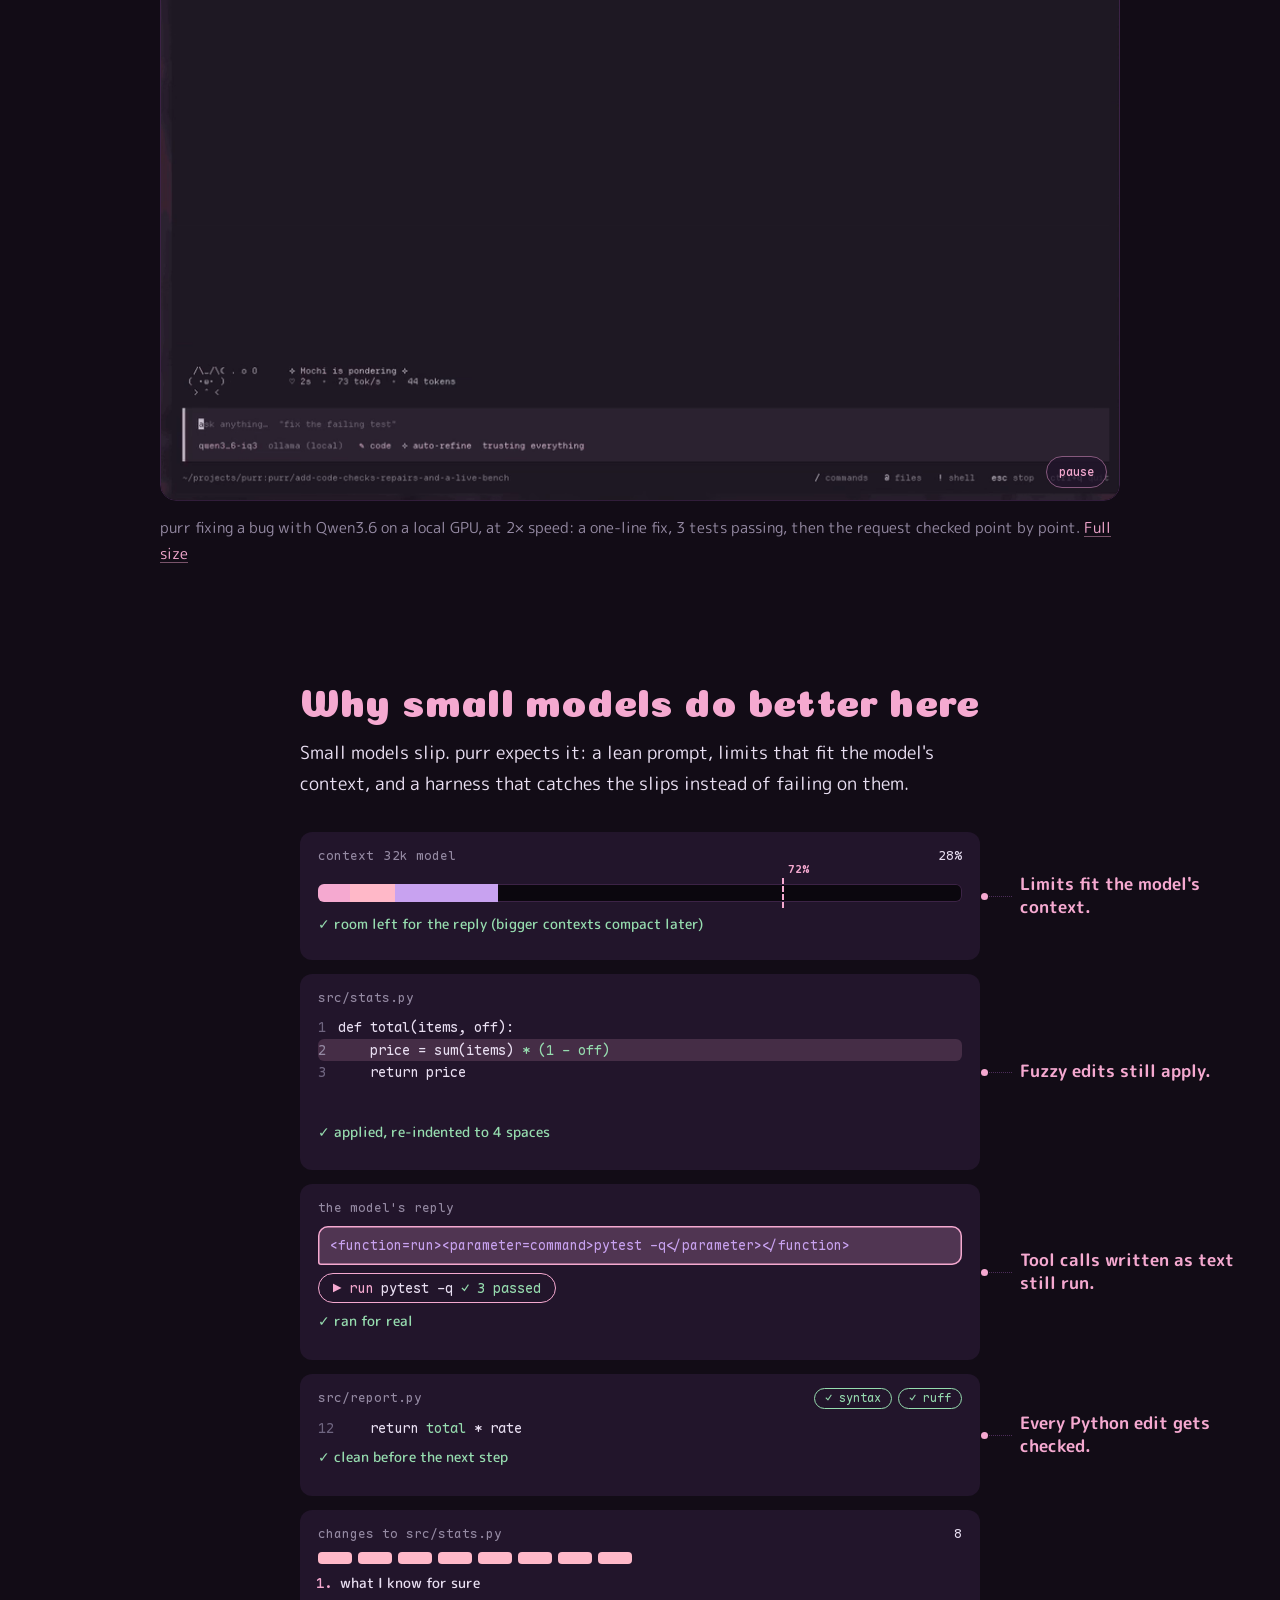
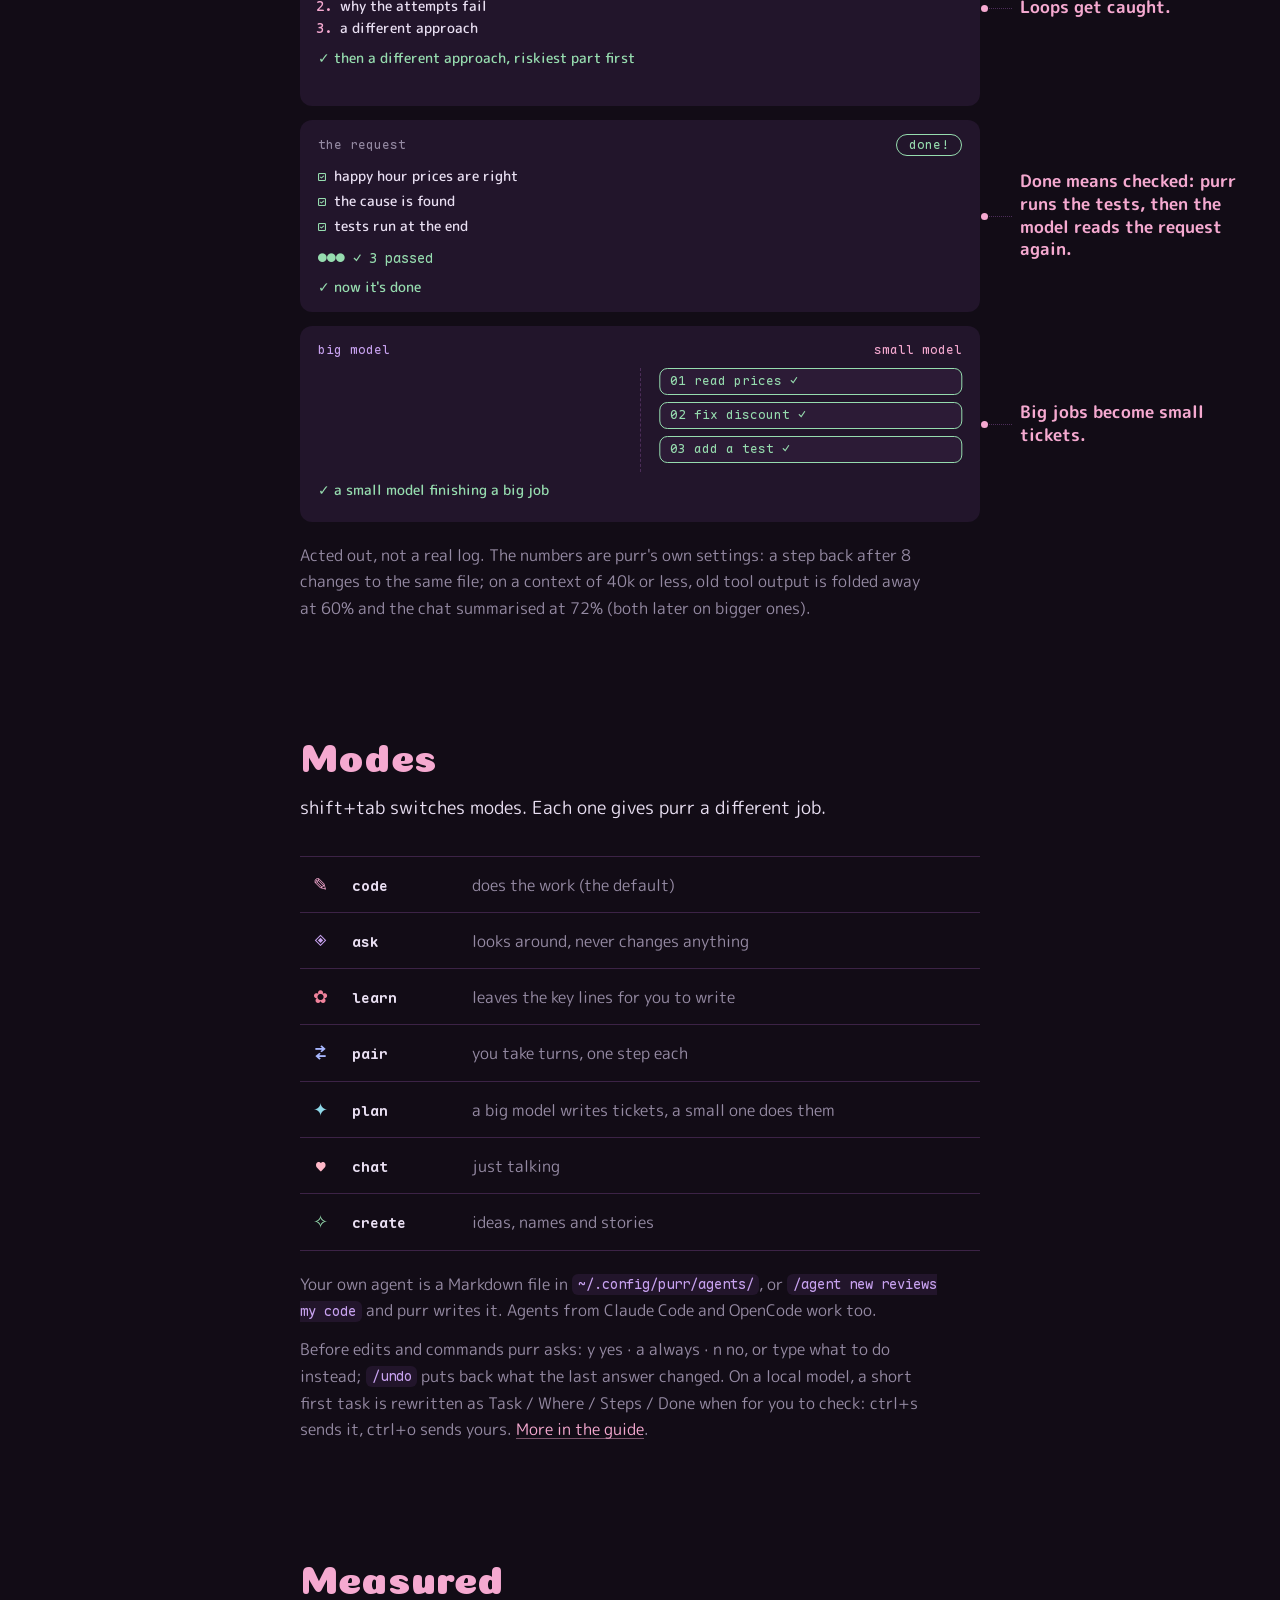
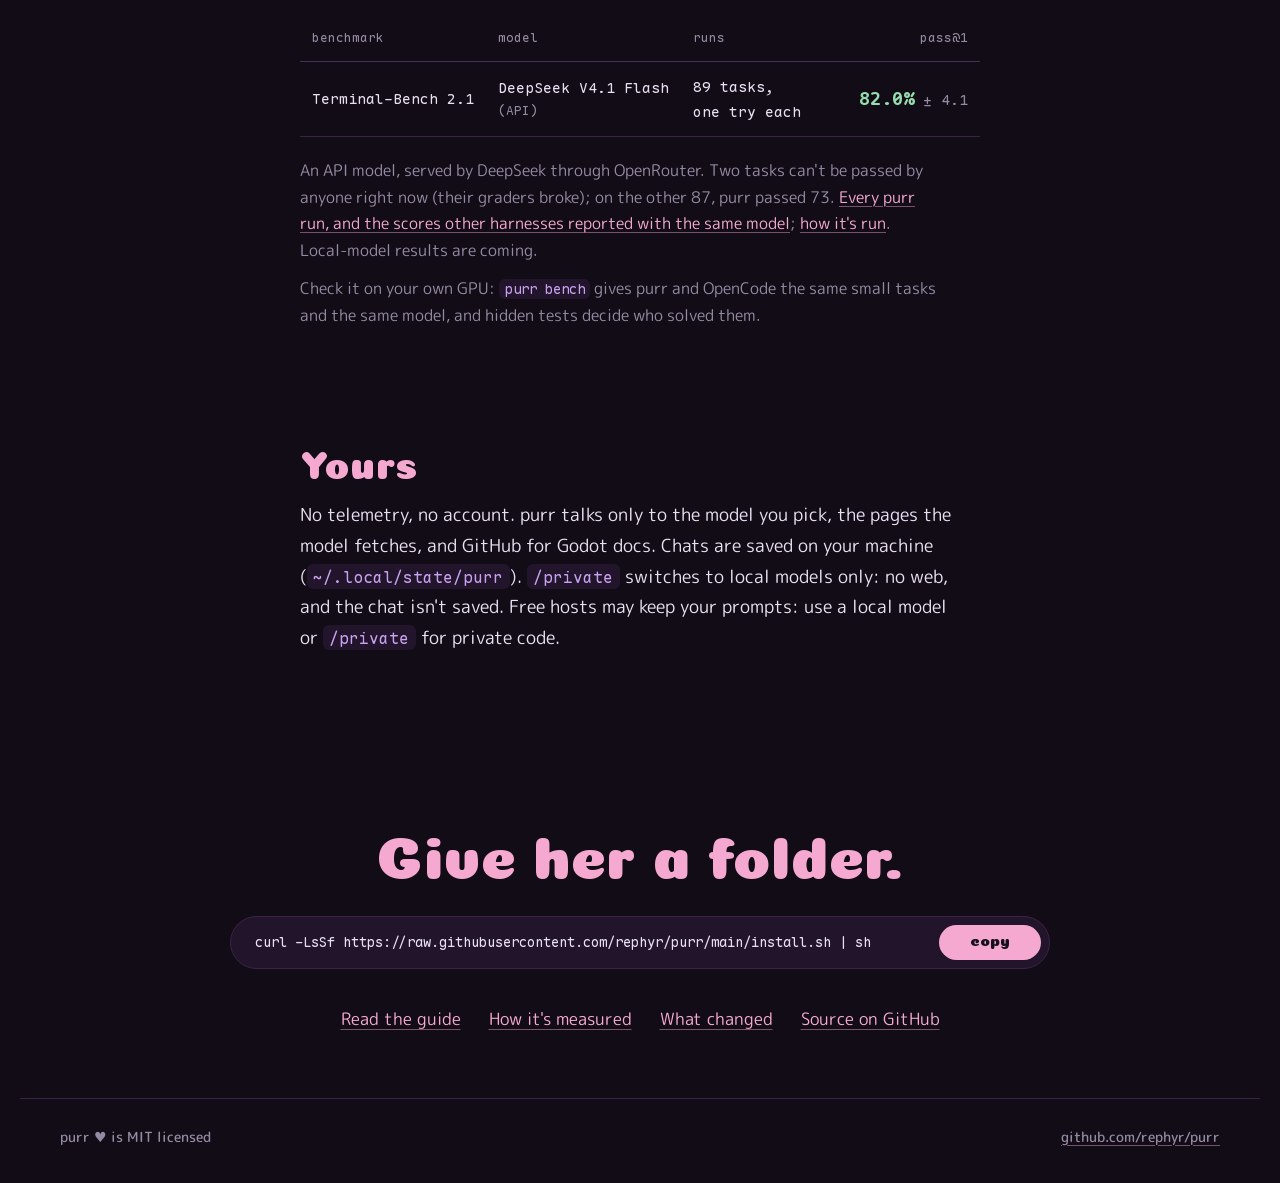
==== commit 02c01df1: "Improve the site: true claims, calmer Mochi, focused scenes, dark 404, faster load From a multi-agen" ====
--- a/index.html
+++ b/index.html
@@ -7,15 +7,29 @@
 <meta name="description" content="A cute coding agent for your terminal, built to get more out of small local models. Works with Ollama, llama.cpp, LM Studio, vLLM and API models.">
 <meta name="color-scheme" content="dark">
 <meta name="theme-color" content="#120c16">
-<meta property="og:title" content="purr ♥">
+<link rel="canonical" href="https://rephyr.github.io/purr-site/">
+<meta property="og:type" content="website">
+<meta property="og:site_name" content="purr">
+<meta property="og:url" content="https://rephyr.github.io/purr-site/">
+<meta property="og:title" content="purr ♥ a cute coding agent for small local models">
 <meta property="og:description" content="A cute coding agent for your terminal, built to get more out of small local models.">
-<meta property="og:image" content="assets/demo-poster.jpg">
+<meta property="og:image" content="https://rephyr.github.io/purr-site/assets/og.png">
+<meta property="og:image:width" content="1200">
+<meta property="og:image:height" content="630">
+<meta property="og:image:alt" content="purr's pink and lilac pixel logo beside an ASCII cat, the tagline and the curl install command, on a dark plum background.">
+<meta name="twitter:card" content="summary_large_image">
 <link rel="icon" href="assets/favicon.svg" type="image/svg+xml">
 <link rel="preload" href="assets/fonts/maple-mono-regular.woff2" as="font" type="font/woff2" crossorigin>
-<link rel="preload" href="assets/fonts/coiny.woff2" as="font" type="font/woff2" crossorigin>
+<link rel="preload" href="assets/fonts/mplus-rounded-500.woff2" as="font" type="font/woff2" crossorigin>
+<link rel="preload" href="assets/fonts/mplus-rounded-400.woff2" as="font" type="font/woff2" crossorigin>
 <link rel="stylesheet" href="assets/site.css">
-<script>document.documentElement.classList.add("js")</script>
+<!-- the day palette is set before the first paint, so it never flips after load -->
+<script>(function () { var d = document.documentElement; d.classList.add("js"); var h = new Date().getHours(); if (h >= 6 && h < 18) d.classList.add("day"); })()</script>
 <script type="module" src="assets/site.js"></script>
+<link rel="modulepreload" href="assets/cat.js">
+<link rel="modulepreload" href="assets/glyphs.js">
+<link rel="modulepreload" href="assets/roam.js">
+<link rel="modulepreload" href="assets/scenes.js">
 </head>
 <body>
 <a class="skip" href="#card">Skip to the card</a>
@@ -34,9 +48,11 @@
   <section class="hero" aria-labelledby="hero-title">
     <div class="hero-sky" aria-hidden="true"></div>
     <div class="hero-top">
-      <button class="hero-cat" type="button" aria-label="Pet the cat">
-        <pre class="cat" data-cat="hero" aria-hidden="true"></pre>
-        <span class="cat-label" data-cat-label="hero" aria-live="polite"></span>
+      <button class="hero-cat" type="button" aria-label="Pet Mochi">
+        <pre class="cat" data-cat="hero" aria-hidden="true"><span class="c-cat"> </span><span class="c-cat">/</span><span class="c-cat">\</span><span class="c-cat">_</span><span class="c-cat">/</span><span class="c-cat">\</span><span class="c-bow">♥</span><span class="c-extra"></span>
+<span class="c-cat">(</span><span class="c-cat"> </span><span class="c-cat">•</span><span class="c-cat">ω</span><span class="c-cat">•</span><span class="c-cat"> </span><span class="c-cat">)</span><span class="c-extra"></span>
+<span class="c-cat"> </span><span class="c-cat">&gt;</span><span class="c-cat"> </span><span class="c-cat">^</span><span class="c-cat"> </span><span class="c-cat">&lt;</span><span class="c-cat"> </span><span class="c-extra"> ~</span></pre>
+        <span class="cat-label" data-cat-label="hero" aria-hidden="true"></span>
       </button>
       <div class="hero-words">
         <h1 id="hero-title"><img class="hero-logo" src="assets/logo.svg" alt="purr" width="580" height="140"></h1>
@@ -52,20 +68,20 @@
         <button role="tab" id="tab-wsl" aria-controls="cmd-wsl" aria-selected="false" tabindex="-1">windows</button>
       </div>
       <div class="install-body">
-        <div role="tabpanel" id="cmd-curl" aria-labelledby="tab-curl" class="cmd">
+        <div role="tabpanel" id="cmd-curl" aria-labelledby="tab-curl" class="cmd" data-label="curl">
           <code><span class="prompt" aria-hidden="true">$ </span>curl -LsSf https://raw.githubusercontent.com/<wbr>rephyr/<wbr>purr/<wbr>main/<wbr>install.sh | sh</code>
         </div>
-        <div role="tabpanel" id="cmd-uv" aria-labelledby="tab-uv" class="cmd" hidden>
+        <div role="tabpanel" id="cmd-uv" aria-labelledby="tab-uv" class="cmd" data-label="uv" hidden>
           <code><span class="prompt" aria-hidden="true">$ </span>uv tool install git+https://github.com/<wbr>rephyr/<wbr>purr</code>
         </div>
-        <div role="tabpanel" id="cmd-arch" aria-labelledby="tab-arch" class="cmd" hidden>
+        <div role="tabpanel" id="cmd-arch" aria-labelledby="tab-arch" class="cmd" data-label="arch" hidden>
           <code><span class="prompt" aria-hidden="true">$ </span>yay -S purr-agent-git</code>
         </div>
-        <div role="tabpanel" id="cmd-wsl" aria-labelledby="tab-wsl" class="cmd" hidden>
+        <div role="tabpanel" id="cmd-wsl" aria-labelledby="tab-wsl" class="cmd" data-label="windows" hidden>
           <code><span class="prompt" aria-hidden="true">&gt; </span>wsl --install</code>
-          <p class="cmd-note">then the curl line inside WSL. Using Ollama on the Windows side? <a href="https://github.com/rephyr/purr#install">Two settings in the README</a>.</p>
-        </div>
-        <button class="copy" type="button" data-copy><span class="copy-label">copy</span></button>
+          <p class="cmd-note">then the curl line inside WSL. Using Ollama on the Windows side? <a href="https://github.com/rephyr/purr#install">The README shows how WSL reaches it</a>.</p>
+        </div>
+        <button class="copy" type="button" data-copy aria-label="copy install command"><span class="copy-label">copy</span></button>
       </div>
     </div>
 
@@ -73,8 +89,8 @@
       <span class="be">Ollama</span>, <span class="be">llama.cpp</span>, <span class="be">LM Studio</span> and
       <span class="be">vLLM</span> by itself, or takes an API key.</p>
 
-    <a class="down" href="#card" aria-label="Read on">
-      <span aria-hidden="true">read the card</span>
+    <a class="down" href="#card">
+      <span>read the card</span>
       <svg viewBox="0 0 12 16" width="12" height="16" aria-hidden="true"><path d="M6 1v13M1 9l5 5 5-5" fill="none" stroke="currentColor" stroke-width="1.6" stroke-linecap="round" stroke-linejoin="round"/></svg>
     </a>
   </section>
@@ -93,19 +109,24 @@
     </section>
 
     <section class="block demo" data-mood="running" aria-labelledby="demo-h">
-      <h2 id="demo-h">Example output</h2>
+      <h2 id="demo-h">A real run</h2>
       <figure>
         <div class="screen">
-          <video src="assets/demo.mp4" poster="assets/demo-poster.jpg" width="1000" height="790"
-                 autoplay muted loop playsinline preload="metadata"
-                 aria-label="purr in the terminal fixing a bug with Qwen3.6"></video>
-        </div>
-        <figcaption>purr fixing a bug with Qwen3.6 on a local GPU, at 2× speed. <a href="assets/demo.mp4">Full size</a></figcaption>
+          <!-- preload="none" fetches nothing; site.js loads the sources when the video comes near.
+               The H.264 src is there for when scripts are off. -->
+          <video poster="assets/demo-poster.jpg" width="986" height="778" muted loop playsinline preload="none"
+                 aria-label="purr in the terminal fixing a bug with Qwen3.6">
+            <source data-src="assets/demo.av1.mp4" type="video/mp4; codecs=av01.0.05M.08">
+            <source src="assets/demo.mp4" data-src="assets/demo.mp4" type="video/mp4">
+          </video>
+        </div>
+        <figcaption>purr fixing a bug with Qwen3.6 on a local GPU, at 2× speed: a one-line fix, 3 tests
+          passing, then the request checked point by point. <a href="assets/demo.mp4">Full size</a></figcaption>
       </figure>
     </section>
 
     <section class="block repairs" data-mood="building" aria-labelledby="rep-h">
-      <h2 id="rep-h">Why small models finish here</h2>
+      <h2 id="rep-h">Why small models do better here</h2>
       <p class="lede">Small models slip. purr expects it: a lean prompt, limits that fit the model's context,
         and a harness that catches the slips instead of failing on them.</p>
 
@@ -126,7 +147,7 @@
         </li>
         <li data-scene="text">
           <div class="lines">
-            <div class="ln"><span class="t-dim">writes</span> &lt;tool_call&gt;{"name": "run", …}&lt;/tool_call&gt; <span class="t-dim">as plain text</span></div>
+            <div class="ln"><span class="t-dim">writes</span> &lt;function=run&gt;&lt;parameter=command&gt;pytest -q… <span class="t-dim">as plain text</span></div>
             <div class="ln"><span class="t-ok">✓</span> ran it as a tool call</div>
           </div>
           <p class="pin">Tool calls written as text still run.</p>
@@ -136,7 +157,7 @@
             <div class="ln"><span class="t-tool">edit_file</span> src/report.py <span class="t-warn">✗ ruff F821 undefined name</span></div>
             <div class="ln"><span class="t-ok">✓</span> syntax <span class="t-ok">✓</span> ruff, after the model's fix</div>
           </div>
-          <p class="pin">Every edit gets checked.</p>
+          <p class="pin">Every Python edit gets checked.</p>
         </li>
         <li data-scene="loop">
           <div class="lines">
@@ -148,9 +169,9 @@
         <li data-scene="done">
           <div class="lines">
             <div class="ln"><span class="t-dim">wants to say</span> "done"</div>
-            <div class="ln"><span class="t-tool">reads</span> the request again, <span class="t-tool">run</span> tests <span class="t-ok">✓ 14 passed</span></div>
-          </div>
-          <p class="pin">Done means checked: the request again, then the tests.</p>
+            <div class="ln"><span class="t-dim">purr runs</span> the tests <span class="t-ok">✓ 3 passed</span>, <span class="t-tool">reads</span> the request again</div>
+          </div>
+          <p class="pin">Done means checked: purr runs the tests, then the model reads the request again.</p>
         </li>
         <li data-scene="plan">
           <div class="lines">
@@ -161,47 +182,54 @@
         </li>
       </ol>
       <p class="aside">Acted out, not a real log. The numbers are purr's own settings: a step back after 8
-        changes to the same file, compacting at 72% on a context of 40k or less (later on bigger ones).</p>
+        changes to the same file; on a context of 40k or less, old tool output is folded away at 60% and the
+        chat summarised at 72% (both later on bigger ones).</p>
     </section>
 
     <section class="block modes" data-mood="mode_code" aria-labelledby="modes-h">
       <h2 id="modes-h">Modes</h2>
-      <p class="lede">shift+tab switches. Each one changes what purr is allowed to do.</p>
+      <p class="lede">shift+tab switches modes. Each one gives purr a different job.</p>
       <table class="modes-table">
         <tbody>
-          <tr data-mode="code" tabindex="0"><td class="g">✎</td><th scope="row">code</th><td>does the work (the default)</td></tr>
-          <tr data-mode="ask" tabindex="0"><td class="g">◈</td><th scope="row">ask</th><td>looks around, never changes anything</td></tr>
-          <tr data-mode="learn" tabindex="0"><td class="g">✿</td><th scope="row">learn</th><td>leaves the key lines for you to write</td></tr>
-          <tr data-mode="pair" tabindex="0"><td class="g">⇄</td><th scope="row">pair</th><td>you take turns, one step each</td></tr>
-          <tr data-mode="plan" tabindex="0"><td class="g">✦</td><th scope="row">plan</th><td>a big model writes tickets, a small one does them</td></tr>
-          <tr data-mode="chat" tabindex="0"><td class="g">♥</td><th scope="row">chat</th><td>just talking</td></tr>
-          <tr data-mode="create" tabindex="0"><td class="g">✧</td><th scope="row">create</th><td>ideas, names and stories</td></tr>
+          <tr data-mode="code"><td class="g">✎</td><th scope="row">code</th><td>does the work (the default)</td></tr>
+          <tr data-mode="ask"><td class="g">◈</td><th scope="row">ask</th><td>looks around, never changes anything</td></tr>
+          <tr data-mode="learn"><td class="g">✿</td><th scope="row">learn</th><td>leaves the key lines for you to write</td></tr>
+          <tr data-mode="pair"><td class="g">⇄</td><th scope="row">pair</th><td>you take turns, one step each</td></tr>
+          <tr data-mode="plan"><td class="g">✦</td><th scope="row">plan</th><td>a big model writes tickets, a small one does them</td></tr>
+          <tr data-mode="chat"><td class="g">♥</td><th scope="row">chat</th><td>just talking</td></tr>
+          <tr data-mode="create"><td class="g">✧</td><th scope="row">create</th><td>ideas, names and stories</td></tr>
         </tbody>
       </table>
       <p class="aside">Your own agent is a Markdown file in <code>~/.config/purr/agents/</code>, or
         <code>/agent new reviews my code</code> and purr writes it. Agents from Claude Code and OpenCode work too.</p>
+      <p class="aside">Before edits and commands purr asks: y yes · a always · n no, or type what to do instead;
+        <code>/undo</code> puts back what the last answer changed. On a local model, a short first task is
+        rewritten as Task / Where / Steps / Done when for you to check: ctrl+s sends it, ctrl+o sends yours.
+        <a href="guide/#modes-refining-and-pull-requests">More in the guide</a>.</p>
     </section>
 
     <section class="block evals" data-mood="proud" aria-labelledby="eval-h">
-      <h2 id="eval-h">Evaluation</h2>
+      <h2 id="eval-h">Measured</h2>
       <table class="eval-table">
         <thead><tr><th scope="col">benchmark</th><th scope="col">model</th><th scope="col">runs</th><th scope="col" class="num">pass@1</th></tr></thead>
         <tbody>
-          <tr><td>Terminal-Bench 2.1</td><td>DeepSeek V4.1 Flash</td><td>89 tasks, one try each</td><td class="num"><strong>82.0%</strong> <span class="pm">± 4.1</span></td></tr>
+          <tr><td>Terminal-Bench 2.1</td><td>DeepSeek V4.1 Flash <span class="pm">(API)</span></td><td>89 tasks, one try each</td><td class="num"><strong>82.0%</strong> <span class="pm">± 4.1</span></td></tr>
         </tbody>
       </table>
-      <p class="aside">Two tasks can't be passed by anyone right now (their graders broke); on the other 87,
-        purr passed 73. The scores other harnesses reported with the same model, and every purr run, are on
-        the <a href="benchmarks/">benchmarks page</a>. Local-model results are coming.</p>
-      <p class="aside">Try it on your own GPU: <code>purr bench</code> puts purr and OpenCode on the same small tasks
-        with the same model and hidden tests decide.</p>
+      <p class="aside">An API model, served by DeepSeek through OpenRouter. Two tasks can't be passed by anyone
+        right now (their graders broke); on the other 87, purr passed 73.
+        <a href="benchmarks/terminal-bench/">Every purr run, and the scores other harnesses reported with the
+        same model</a>; <a href="benchmarks/">how it's run</a>. Local-model results are coming.</p>
+      <p class="aside">Check it on your own GPU: <code>purr bench</code> gives purr and OpenCode the same small
+        tasks and the same model, and hidden tests decide who solved them.</p>
     </section>
 
     <section class="block privacy" data-mood="purring" aria-labelledby="priv-h">
       <h2 id="priv-h">Yours</h2>
       <p>No telemetry, no account. purr talks only to the model you pick, the pages the model fetches, and
-        GitHub for Godot docs. Chats stay on your machine. <code>/private</code> switches to local models only:
-        no web, and the chat isn't saved.</p>
+        GitHub for Godot docs. Chats are saved on your machine (<code>~/.local/state/purr</code>).
+        <code>/private</code> switches to local models only: no web, and the chat isn't saved. Free hosts may
+        keep your prompts: use a local model or <code>/private</code> for private code.</p>
     </section>
   </article>
 
@@ -209,7 +237,7 @@
     <h2 id="close-h">Give her a folder.</h2>
     <div class="close-cmd">
       <code>curl -LsSf https://raw.githubusercontent.com/<wbr>rephyr/<wbr>purr/<wbr>main/<wbr>install.sh | sh</code>
-      <button class="copy" type="button" data-copy-text="curl -LsSf https://raw.githubusercontent.com/rephyr/purr/main/install.sh | sh"><span class="copy-label">copy</span></button>
+      <button class="copy" type="button" aria-label="copy curl install command" data-copy-text="curl -LsSf https://raw.githubusercontent.com/rephyr/purr/main/install.sh | sh"><span class="copy-label">copy</span></button>
     </div>
     <ul class="close-links">
       <li><a href="guide/">Read the guide</a></li>
@@ -218,6 +246,7 @@
       <li><a href="https://github.com/rephyr/purr">Source on GitHub</a></li>
     </ul>
   </section>
+  <p class="sr-only" role="status" id="say"></p>
 </main>
 
 
--- a/assets/site.css
+++ b/assets/site.css
@@ -39,6 +39,7 @@
 
   --ease: cubic-bezier(0.16, 1, 0.3, 1);
   --gutter: clamp(16px, 4vw, 40px);
+  --bar-h: 60px;
 }
 
 /* by day purr wears cotton-candy: a little lighter, still dark */
@@ -58,6 +59,7 @@
 html {
   background: var(--bg);
   scroll-behavior: smooth;
+  scroll-padding-top: calc(var(--bar-h) + 16px);
   scrollbar-color: var(--scroll) var(--deep);
   -webkit-text-size-adjust: 100%;
 }
@@ -86,16 +88,21 @@
 
 img, video { display: block; max-width: 100%; }
 
-.skip { position: absolute; left: -999px; top: 8px; background: var(--pink); color: var(--ink); padding: 8px 14px; border-radius: 8px; z-index: 10; }
+.skip { position: absolute; left: -999px; top: 8px; background: var(--pink); color: var(--ink); padding: 8px 14px; border-radius: 8px; z-index: 30; }
 .skip:focus { left: 8px; }
 
 /* ---------- top bar ---------- */
 
 .bar {
+  position: sticky; top: 0; z-index: 15;
   display: flex; align-items: center; justify-content: space-between; gap: 16px;
-  padding: 18px var(--gutter);
-  max-width: 1240px; margin: 0 auto;
-}
+  height: var(--bar-h);
+  padding: 0 max(var(--gutter), (100% - 1240px) / 2 + var(--gutter));
+  background: var(--deep);
+  border-bottom: 1px solid var(--line);
+  transition: box-shadow 0.3s var(--ease);
+}
+.bar.stuck { box-shadow: 0 8px 16px -12px rgba(0, 0, 0, 0.9); }
 .bar-mark img { height: 21px; width: auto; }
 .bar nav { display: flex; gap: clamp(14px, 2.4vw, 28px); font: 500 0.9375rem var(--round); }
 .bar nav a { color: var(--dim); text-decoration: none; padding: 4px 0; transition: color 0.2s; }
@@ -104,8 +111,8 @@
 /* ---------- hero: the cat and the install line ---------- */
 
 .hero {
-  position: relative;
-  min-height: calc(100svh - 64px);
+  position: relative; isolation: isolate; /* keeps the night sky above body's background */
+  min-height: calc(100svh - var(--bar-h));
   max-width: 1040px; margin: 0 auto;
   padding: clamp(24px, 6vh, 72px) var(--gutter) 40px;
   display: flex; flex-direction: column; justify-content: center; gap: clamp(28px, 4.5vh, 44px);
@@ -123,6 +130,7 @@
 }
 .cat .c-bow, .cat .c-heart { color: var(--hot); }
 .cat .c-moon { color: var(--moon); }
+.cat .c-sun { color: #ffc9a8; } /* purr's SUN (tui/cat.py) */
 .cat .c-extra { color: var(--lilac); }
 
 .hero-cat {
@@ -130,20 +138,20 @@
   display: grid; justify-items: start; gap: 10px;
   background: none; border: 0; padding: 0; color: inherit; cursor: pointer;
   font-family: var(--mono);
-  font-size: clamp(20px, 3vw, 40px);
+  font-size: clamp(22px, 3.6vw, 46px);
   width: 13ch; /* her body; the bubbles and hearts can float past it */
 }
-.hero-cat .cat { font-size: 1em; min-height: 3.75em; width: 13ch; overflow: visible; }
+.hero-cat .cat { font-size: 1em; min-height: 3.75em; width: 13ch; overflow: visible; font-weight: 700; }
 .cat-label { font: 500 0.875rem var(--round); color: var(--dim); min-height: 1.4em; }
-.hero-cat .cat-label { font-size: max(0.36em, 13px); white-space: nowrap; }
-.hero-cat, .buddy-cat, .doc-cat { text-align: left; }
+.hero-cat .cat-label { font-size: 14px; white-space: nowrap; }
+.hero-cat, .doc-cat { text-align: left; }
 
 .hero-words { min-width: 0; }
 .hero h1 { margin: 0; line-height: 0; }
-.hero-logo { width: clamp(220px, 46vw, 560px); height: auto; }
+.hero-logo { width: clamp(200px, 36vw, 460px); height: auto; }
 .tagline {
   margin: clamp(16px, 2.6vh, 26px) 0 0;
-  max-width: 30ch;
+  max-width: 34ch;
   font-size: clamp(1.15rem, 1.9vw, 1.5rem); line-height: 1.45; font-weight: 500;
   text-wrap: balance;
 }
@@ -156,7 +164,10 @@
   border-radius: 16px;
   box-shadow: 0 8px 16px -10px rgba(0, 0, 0, 0.7);
   overflow: hidden;
-}
+  transition: box-shadow 0.4s var(--ease);
+}
+/* the poured glyphs land: a thin pink ring, no glow */
+.install.landed { box-shadow: 0 0 0 1.5px var(--pink), 0 8px 16px -10px rgba(0, 0, 0, 0.7); }
 .install-tabs { display: flex; gap: 2px; padding: 8px 8px 0; border-bottom: 1px solid var(--line); }
 .install-tabs button {
   font: 500 0.875rem/1 var(--mono); color: var(--dim);
@@ -166,23 +177,30 @@
 }
 .install-tabs button:hover { color: var(--text); background: var(--panel-hi); }
 .install-tabs button[aria-selected="true"] { color: var(--ink); background: var(--pink); }
-.install-tabs button[aria-selected="true"]::before { content: "♥ "; }
+.install-tabs button[aria-selected="true"]::before { content: "♥ "; content: "♥ " / ""; }
 
 .install-body { position: relative; display: flex; align-items: center; gap: 16px; padding: 20px 20px 20px 24px; }
 .cmd { flex: 1; min-width: 0; }
 .cmd code {
   display: block; overflow-x: auto; white-space: pre;
-  font-size: clamp(0.9rem, 1.35vw, 1.0625rem); color: var(--text);
+  font-size: clamp(0.9rem, 1.35vw, 1rem); color: var(--text); /* the curl line stays one line at 1280+ */
   padding: 4px 0; scrollbar-width: thin;
 }
 .cmd .prompt { color: var(--pink); user-select: none; }
 .cmd-note { margin: 8px 0 0; font-size: 0.9rem; color: var(--dim); }
+
+/* no JS: every command stacked under its label, nothing to click */
+html:not(.js) .copy, html:not(.js) .install-tabs { display: none; }
+html:not(.js) .install-body { flex-direction: column; align-items: stretch; }
+html:not(.js) .cmd[hidden] { display: block; }
+html:not(.js) .cmd::before { content: attr(data-label); display: block; color: var(--dim); font-size: 0.75rem; }
 
 .copy {
   flex: none;
   font: 400 1rem/1 var(--cute); letter-spacing: 0.01em;
   color: var(--ink); background: var(--pink);
-  border: 0; border-radius: 999px; padding: 12px 22px 11px; cursor: pointer;
+  border: 0; border-radius: 999px; padding: 7px 18px 15px; cursor: pointer; /* Coiny sits low: more room under it */
+  min-width: 6.7em; text-align: center; /* "copied ♥" fits without a resize, and no wider */
   transition: transform 0.25s var(--ease), background-color 0.2s;
 }
 .copy:hover { background: var(--hot); transform: translateY(-1px); }
@@ -203,12 +221,12 @@
 @keyframes bob { 0%, 100% { transform: translateY(0); } 50% { transform: translateY(5px); } }
 
 /* stars come out at night, like in purr */
-.hero-sky { position: absolute; inset: 0; pointer-events: none; z-index: -1; }
+.hero-sky { position: absolute; inset: 0 calc(50% - 50vw); pointer-events: none; z-index: -1; }
 .hero-sky span {
-  position: absolute; font-family: var(--mono); color: var(--lilac); opacity: 0.0;
+  position: absolute; font-family: var(--mono); color: var(--lilac); opacity: 0.2;
   animation: twinkle 5s ease-in-out infinite;
 }
-@keyframes twinkle { 0%, 100% { opacity: 0.08; } 50% { opacity: 0.45; } }
+@keyframes twinkle { 0%, 100% { opacity: 0.15; } 50% { opacity: 0.5; } }
 
 /* ---------- the card ---------- */
 
@@ -253,13 +271,27 @@
 
 /* example output */
 .screen {
+  position: relative;
   border-radius: 16px; overflow: hidden;
   border: 1px solid var(--line);
   background: var(--deep);
   box-shadow: 0 10px 16px -8px rgba(0, 0, 0, 0.6);
 }
 .screen video { width: 100%; height: auto; }
-.demo figure { margin: 0 calc(-1 * clamp(0px, (100vw - 820px) / 2, 120px)); }
+/* pause/play, small in the corner (site.js) */
+.vid-toggle {
+  position: absolute; right: 12px; bottom: 12px;
+  min-height: 32px; padding: 0 12px;
+  font: 500 0.75rem/1 var(--mono); color: var(--pink);
+  background: color-mix(in srgb, var(--panel) 82%, transparent);
+  border: 1px solid color-mix(in srgb, var(--pink) 40%, var(--line)); border-radius: 999px;
+  cursor: pointer; transition: border-color 0.2s, background-color 0.2s;
+}
+.vid-toggle:hover { border-color: var(--pink); background: var(--panel); }
+.vid-toggle:focus-visible { outline: 2px solid var(--pink); outline-offset: 2px; border-radius: 999px; }
+.vid-missing { margin: 0; padding: 16px 20px; color: var(--dim); }
+/* as wide as the install box: the card's 760px column grows to the hero's 1040px */
+.demo figure { margin: 0 calc(-1 * clamp(0px, (100vw - 760px) / 2, 140px)); }
 .demo figcaption { margin-top: 14px; color: var(--dim); font-size: 0.95rem; }
 
 /* the slips, with what purr did pinned to each one */
@@ -313,25 +345,31 @@
 .eval-table .num { text-align: right; font-variant-numeric: tabular-nums; white-space: nowrap; }
 .eval-table strong { color: var(--mint); font-size: 1.15rem; font-weight: 700; }
 .eval-table .pm { color: var(--dim); }
+@media (min-width: 721px) {
+  /* one line won't fit the 680px column: the model's "(API)" and the runs take a second line, cleanly */
+  .eval-table td { white-space: nowrap; }
+  .eval-table td:nth-child(2) .pm { display: block; font-size: 0.8125rem; }
+  .eval-table td:nth-child(3) { white-space: normal; text-wrap: balance; }
+}
 
 .privacy p { margin: 0; font-size: 1.125rem; max-width: 60ch; }
 
 /* ---------- the close ---------- */
 
 .close {
-  max-width: 860px; margin: 0 auto;
+  max-width: 900px; /* room for the curl line and its copy pill on one line */ margin: 0 auto;
   padding: clamp(120px, 18vh, 180px) var(--gutter) 64px;
   text-align: center;
 }
 .close h2 { font-size: clamp(2.25rem, 5.5vw, 3.75rem); }
 .close-cmd {
   display: flex; align-items: center; gap: 12px;
-  margin: 32px auto 0; max-width: 780px; text-align: left;
+  margin: 32px auto 0; max-width: 820px; text-align: left;
   background: var(--panel); border: 1px solid var(--line); border-radius: 999px;
   padding: 8px 8px 8px 24px;
 }
 .close-cmd code { flex: 1; min-width: 0; overflow-x: auto; white-space: pre; color: var(--text); font-size: 0.875rem; scrollbar-width: none; }
-.close-cmd .copy { font-size: 0.95rem; padding: 10px 18px 9px; }
+.close-cmd .copy { font-size: 0.95rem; padding: 6px 18px 13px; }
 .close-links { list-style: none; padding: 0; margin: 36px 0 0; display: flex; flex-wrap: wrap; justify-content: center; gap: 10px 28px; }
 
 .foot {
@@ -347,16 +385,18 @@
 .glyph-canvas { position: absolute; inset: 0; z-index: 0; pointer-events: none; }
 .glyphs-on > :not(.glyph-canvas):not(.hero-sky) { position: relative; z-index: 1; }
 .glyphs-on .hero-logo { opacity: 0; } /* still there for its alt text and its place */
+html.logo-static .hero-logo { opacity: 1 !important; animation: none; } /* the glyphs couldn't run */
 
 /* ---------- Mochi out of her box (assets/roam.js) ---------- */
 
 .roam {
-  position: fixed; left: 0; top: 0; z-index: 20;
+  position: fixed; left: 0; top: 0; z-index: 14; /* under the pinned bar (15) */
   pointer-events: none; visibility: hidden;
   will-change: transform;
 }
 .roam.here { visibility: visible; }
 .roam-cat { pointer-events: auto; background: none; border: 0; padding: 0; color: inherit; cursor: pointer; font-family: var(--mono); text-align: left; }
+.roam.passive .roam-cat { pointer-events: none; } /* walking: clicks go through her */
 .roam .cat { font-size: 15px; width: 13ch; text-shadow: 0 1px 0 var(--bg), 0 0 6px var(--bg); }
 .roam-bubble {
   position: absolute; left: 0; bottom: calc(100% + 6px);
@@ -364,17 +404,21 @@
   font: 500 0.8125rem var(--round); color: var(--text);
   background: var(--panel-hi); border: 1px solid var(--line-hi); border-radius: 12px 12px 12px 4px;
   padding: 4px 10px 5px;
+  max-width: calc(100vw - 16px);
+  translate: var(--bx, 0px) 0; /* roam.js shifts it back onto the screen */
   opacity: 0; transform: translateY(6px);
   transition: opacity 0.3s var(--ease), transform 0.4s var(--ease);
 }
+.roam-bubble.flip { border-radius: 12px 12px 4px 12px; }
 .roam.talking .roam-bubble { opacity: 1; transform: none; }
+.roam.hush .roam-bubble { opacity: 0 !important; }
 
 .heart {
   position: fixed; left: 0; top: 0; z-index: 21; pointer-events: none;
   font: 18px/1 var(--mono); color: var(--hot);
   will-change: transform, opacity;
 }
-.heart:nth-child(3n) { color: var(--lilac); }
+.heart.lilac { color: var(--lilac); }
 
 /* ---------- motion: things draw in as you scroll ---------- */
 
@@ -386,26 +430,37 @@
   .js .screen.reveal { transform: none; filter: none; clip-path: inset(8% 6% 8% 6% round 16px); transition: clip-path 1.2s var(--ease), opacity 0.6s; }
   .js .screen.reveal.in { clip-path: inset(0 0 0 0 round 16px); }
 
-  /* the log prints line by line, the pins land after */
-  .js .log > li .ln, .js .log > li .pin { opacity: 0; transition: opacity 0.5s var(--ease), transform 0.7s var(--ease); }
-  .js .log > li .ln { transform: translateX(-10px); }
-  .js .log > li .pin { transform: translateX(12px); }
-  .js .log > li.in .ln, .js .log > li.in .pin { opacity: 1; transform: none; }
-  .js .log > li.in .ln:nth-child(2) { transition-delay: 0.18s; }
-  .js .log > li.in .pin { transition-delay: 0.45s; }
-
-  .js .modes-table tr, .js .eval-table tbody tr { opacity: 0; transform: translateY(10px); transition: opacity 0.6s var(--ease), transform 0.8s var(--ease), background-color 0.25s var(--ease); }
-  .js .modes-table.in tr, .js .eval-table.in tbody tr { opacity: 1; transform: none; }
-
-  /* the hero lifts away as you leave it */
-  @supports (animation-timeline: scroll()) {
-    .hero-top, .hero .install, .hero .then {
-      animation: lift linear both;
-      animation-timeline: scroll(root);
-      animation-range: 0 90vh;
+  /* the log prints line by line, the pins land after (only once site.js says it will reveal them) */
+  .reveal-on .log > li .ln, .reveal-on .log > li .pin { opacity: 0; transition: opacity 0.5s var(--ease), transform 0.7s var(--ease); }
+  .reveal-on .log > li .ln { transform: translateX(-10px); }
+  .reveal-on .log > li .pin { transform: translateX(12px); }
+  .reveal-on .log > li.in .ln, .reveal-on .log > li.in .pin { opacity: 1; transform: none; }
+  .reveal-on .log > li.in .ln:nth-child(2) { transition-delay: 0.18s; }
+  .reveal-on .log > li.in .pin { transition-delay: 0.45s; }
+
+  .reveal-on .modes-table tr, .reveal-on .eval-table tbody tr { opacity: 0; transform: translateY(10px); transition: opacity 0.6s var(--ease), transform 0.8s var(--ease), background-color 0.25s var(--ease); }
+  .reveal-on .modes-table.in tr, .reveal-on .eval-table.in tbody tr { opacity: 1; transform: none; }
+
+  /* a keyboard focus never lands on something still waiting to draw in (site.js marks it .in too) */
+  .js .reveal:focus-within, .reveal-on .log > li:focus-within :is(.ln, .pin),
+  .reveal-on .modes-table:focus-within tr, .reveal-on .eval-table:focus-within tbody tr {
+    opacity: 1; transform: none; filter: none; transition-duration: 0.2s; transition-delay: 0s;
+  }
+  .js .screen.reveal:focus-within { clip-path: inset(0 0 0 0 round 16px); }
+
+  /* the logo waits for its glyphs; if they never come it shows after 2.5s anyway */
+  .js .hero-logo { opacity: 0; animation: logo-back 0s linear 2.5s forwards; }
+  .glyphs-on .hero-logo { opacity: 0; animation: none; }
+  @keyframes logo-back { to { opacity: 1; } }
+
+  /* each part of the hero fades a little as it slides under the bar, never while it's in view */
+  @supports (animation-timeline: view()) {
+    .hero-top, .hero .install, .hero .then, .hero .down {
+      animation: lift-out linear both;
+      animation-timeline: view(block var(--bar-h) 0px);
+      animation-range: exit 40% exit 100%;
     }
-    .hero .install { animation-range: 10vh 100vh; }
-    @keyframes lift { to { transform: translateY(-60px); opacity: 0.15; filter: blur(3px); } }
+    @keyframes lift-out { to { opacity: 0.35; transform: translateY(-16px); } }
   }
 }
 
@@ -420,17 +475,37 @@
   .down svg, .hero-sky span { animation: none; }
 }
 
+/* desktop: the card's top row peeks above the fold */
+@media (min-width: 721px) and (orientation: landscape) {
+  .hero { min-height: calc(100svh - var(--bar-h) - 56px); }
+}
+/* portrait tablets: no tall empty band above the cat */
+@media (min-width: 721px) and (orientation: portrait) {
+  .hero { min-height: auto; padding-top: 72px; padding-bottom: 56px; }
+  .hero-cat { font-size: 28px; }
+}
+/* landscape phones: a slimmer bar */
+@media (max-height: 500px) {
+  :root { --bar-h: 48px; }
+}
+
 /* ---------- small screens ---------- */
 
 @media (max-width: 720px) {
-  .bar nav a[href*="changelog"] { display: none; }
+  body:not(.doc-page) .bar nav a[href*="changelog"] { display: none; }
+  .bar nav a { padding: 13px 0; }
+  .bar-mark { display: block; padding: 12px 0; }
   .hero { min-height: auto; padding-top: 32px; }
+  .down { display: none; }
   .hero-top { flex-direction: column; align-items: flex-start; gap: 22px; }
   .hero-cat { font-size: 20px; }
   .hero-logo { width: min(100%, 360px); }
-  .install-tabs button { padding: 10px 12px 11px; }
+  .install-tabs button { padding: 10px 12px 11px; min-height: 44px; min-width: 44px; }
   .install-body { flex-direction: column; align-items: stretch; padding: 16px; }
   .copy { align-self: flex-start; }
+  .install-body .copy, .close-cmd .copy { min-height: 44px; }
+  .vid-toggle { min-height: 44px; padding: 0 16px; }
+  .demo figcaption a { display: inline-block; padding: 12px 8px; margin: -12px -8px; } /* a thumb-sized "Full size" */
   .log > li { grid-template-columns: 1fr; }
   .pin { grid-column: 1; grid-row: auto; margin: 8px 0 6px 18px; }
   .pin::before { display: none; }
@@ -446,18 +521,23 @@
   .roam .cat { font-size: 12px; }
   .close-cmd { border-radius: 16px; flex-direction: column; align-items: stretch; padding: 14px; }
   .close-cmd .copy { align-self: flex-start; }
-}
+  .close-links a { display: inline-block; padding-block: 11px; }
+  .foot { align-items: center; }
+  .foot a { display: inline-block; padding-block: 11px; }
+}
+
 
 /* ---------- docs pages (made by build.py from purr's Markdown) ---------- */
 
 .doc-layout {
   display: grid; grid-template-columns: 15rem minmax(0, 1fr); gap: clamp(32px, 5vw, 72px);
-  max-width: 1180px; margin: 0 auto; padding: 32px var(--gutter) 96px;
-}
-.doc-side { position: sticky; top: 24px; align-self: start; max-height: calc(100vh - 48px); overflow-y: auto; scrollbar-width: thin; padding-right: 4px; }
+  max-width: 1240px; margin: 0 auto; padding: 32px var(--gutter) 96px; /* same frame as the bar */
+}
+.doc-side { position: sticky; top: calc(var(--bar-h) + 24px); align-self: start; max-height: calc(100vh - var(--bar-h) - 48px); overflow-y: auto; scrollbar-width: thin; padding-right: 4px; }
 .doc-cat { background: none; border: 0; padding: 0; cursor: pointer; color: inherit; margin-bottom: 20px; }
 .doc-cat .cat { font-size: 12px; width: 19ch; min-height: 3.75em; }
 .toc summary { font: 500 0.875rem var(--round); color: var(--dim); padding: 8px 10px; cursor: pointer; list-style: none; }
+.toc-now { color: var(--dim); }
 .toc summary::-webkit-details-marker { display: none; }
 .toc summary::after { content: " ▾"; color: var(--pink); }
 .toc[open] summary::after { content: " ▴"; }
@@ -469,11 +549,15 @@
 .toc a[aria-current] { color: var(--ink); background: var(--pink); }
 
 .doc { min-width: 0; max-width: 74ch; }
-.doc-front { margin-bottom: 28px; font-size: 0.875rem; }
+/* the front matter: a quiet header, not a code sample */
+.doc .doc-front {
+  background: none; border: 0; border-radius: 0; padding: 0; margin: 0 0 20px;
+  font-size: 0.8125rem; line-height: 1.7; color: var(--dim); overflow: visible;
+}
 .doc-front a { color: var(--text); }
 .doc h1 { margin: 0 0 32px; font: 400 clamp(2.25rem, 5vw, 3.5rem)/1.1 var(--cute); color: var(--pink); text-wrap: balance; }
-.doc h2 { margin: 72px 0 16px; font: 400 clamp(1.5rem, 2.6vw, 2rem)/1.2 var(--cute); color: var(--pink); scroll-margin-top: 24px; }
-.doc h3 { margin: 44px 0 12px; font: 700 1.2rem/1.3 var(--round); color: var(--lilac); scroll-margin-top: 24px; }
+.doc h2 { margin: 72px 0 16px; font: 400 clamp(1.5rem, 2.6vw, 2rem)/1.2 var(--cute); color: var(--pink); }
+.doc h3 { margin: 44px 0 12px; font: 700 1.2rem/1.3 var(--round); color: var(--lilac); }
 .doc h4 { margin: 32px 0 8px; font: 700 1rem/1.4 var(--round); color: var(--text); }
 .doc p, .doc li { max-width: 36em; }
 .doc p { margin: 0 0 18px; }
@@ -488,6 +572,11 @@
 }
 .doc pre code { color: var(--text); font-size: 1em; background: none; padding: 0; }
 .doc .table-wrap { overflow-x: auto; margin: 0 0 28px; border: 1px solid var(--line); border-radius: 12px; }
+/* more to the right: the edge fades (doc.js sets .more) */
+.doc pre.more, .doc .table-wrap.more { mask-image: linear-gradient(to right, #000 calc(100% - 36px), transparent); }
+.doc pre:focus-visible, .doc .table-wrap:focus-visible { outline: 2px solid var(--pink); outline-offset: 2px; border-radius: 12px; }
+.doc :is(p, li, td, th) code { box-decoration-break: clone; -webkit-box-decoration-break: clone; }
+.doc .pm { white-space: nowrap; }
 .doc table { width: 100%; border-collapse: collapse; font-size: 0.9rem; line-height: 1.5; }
 .doc th, .doc td { padding: 10px 14px; text-align: left; vertical-align: top; border-bottom: 1px solid var(--line); }
 .doc tr:last-child td { border-bottom: 0; }
@@ -496,17 +585,55 @@
 .doc blockquote { margin: 0 0 20px; padding: 4px 0 4px 18px; border-left: 1px solid var(--line-hi); color: var(--dim); }
 .doc hr { border: 0; border-top: 1px solid var(--line); margin: 48px 0; }
 
+/* previous / next at the end of a page */
+.doc-pager {
+  display: flex; justify-content: space-between; gap: 16px 32px; flex-wrap: wrap;
+  margin-top: 64px; padding-top: 20px; border-top: 1px solid var(--line);
+}
+.doc-pager a { display: grid; gap: 2px; padding: 6px 0; text-decoration: none; max-width: 48%; }
+.doc-pager .next { margin-left: auto; text-align: right; }
+.doc-pager .dir { font: 0.75rem var(--mono); color: var(--dim); }
+.doc-pager .t { font-weight: 500; color: var(--pink); }
+.doc-pager a:hover .t { text-decoration: underline; text-decoration-thickness: 1px; text-underline-offset: 0.22em; }
+
+@media (min-width: 901px) {
+  .doc pre { font-size: 0.8125rem; }
+}
+
+/* smaller screens: the contents become a one-line bar pinned under the top bar */
 @media (max-width: 900px) {
-  .doc-layout { grid-template-columns: 1fr; padding-top: 16px; }
-  .doc-side { position: static; max-height: none; overflow: visible; padding-right: 0; }
+  :root:has(.doc-page) { scroll-padding-top: calc(var(--bar-h) + 54px + 12px); } /* bar + contents bar + a gap */
+  /* minmax(0, …): a long current-section name in the contents bar must never widen the page */
+  .doc-layout { grid-template-columns: minmax(0, 1fr); padding-top: 8px; }
+  .doc-side {
+    position: sticky; top: var(--bar-h); z-index: 10;
+    max-height: none; overflow: visible; padding: 8px 0; background: var(--bg); min-width: 0;
+  }
   .doc-cat { display: none; }
-  .toc { border: 1px solid var(--line); border-radius: 12px; padding: 4px 8px; }
-  .toc ul { max-height: 50vh; overflow-y: auto; padding-bottom: 6px; }
+  .toc { border: 1px solid var(--line); border-radius: 12px; padding: 0 8px; background: var(--bg); min-width: 0; }
+  .toc summary { display: flex; align-items: baseline; white-space: nowrap; overflow: hidden; color: var(--text); }
+  .toc summary::after { margin-left: auto; padding-left: 8px; }
+  .toc-now { min-width: 0; overflow: hidden; text-overflow: ellipsis; white-space: pre; }
+  .toc ul { max-height: 60vh; overflow: auto; padding-bottom: 6px; }
+}
+@media (max-width: 720px) {
+  :root:has(.doc-page) { scroll-padding-top: calc(var(--bar-h) + 62px + 12px); } /* its summary is taller here */
+  .doc { overflow-wrap: break-word; }
+  .doc :not(pre) > code { overflow-wrap: anywhere; }
+  .doc td:first-child code { overflow-wrap: break-word; } /* the key column keeps whole names */
+  .toc a { padding-block: 10px; }
+  .toc summary { padding-block: 12px; }
 }
 @media (max-width: 520px) {
   .doc-page .bar nav { gap: 12px; font-size: 0.8125rem; }
-}
-@media (min-width: 901px) { .toc summary { display: none; } }
+  .doc-page .bar nav a[href*="github.com"] { display: none; }
+}
+@media (min-width: 901px) {
+  .toc summary { display: none; }
+  /* the contents' text lines up with the cat and the bar's logo; the pills hang 10px out */
+  .doc-side { margin-left: -10px; padding-left: 10px; }
+  .toc ul { margin-left: -10px; }
+}
 
 /* ---------- scenes: purr acting out each repair (assets/scenes.js) ---------- */
 
@@ -548,6 +675,7 @@
 .sc-ln { white-space: pre; overflow: hidden; text-overflow: ellipsis; border-radius: 6px; transition: background-color 0.4s var(--ease); }
 .sc-ln .g { display: inline-block; width: 2.5ch; color: var(--faint); }
 .sc-ln.tgt.hl { background: color-mix(in srgb, var(--pink) 16%, transparent); }
+.sc-ln.tgt.hl .g { color: var(--dim); }
 .sc-ln .new { color: var(--mint); }
 .sc-old { color: var(--lilac); background: color-mix(in srgb, var(--lilac) 10%, transparent); }
 .sc-old .o { display: inline-block; transition: transform 0.7s var(--ease); }
@@ -557,7 +685,7 @@
   color: var(--lilac); overflow-wrap: anywhere; max-height: 7em; overflow: hidden;
   transition: background-color 0.4s, box-shadow 0.4s, opacity 0.35s, max-height 0.5s var(--ease), padding 0.5s var(--ease);
 }
-.sc-bubble code { color: inherit; font-size: 0.95em; white-space: pre-wrap; }
+.sc-bubble code { color: inherit; font-size: 0.95em; white-space: pre-wrap; background: none; padding: 0; border-radius: 0; } /* one plain run, not chips */
 .sc-bubble.caught { background: color-mix(in srgb, var(--pink) 18%, var(--panel-hi)); box-shadow: inset 0 0 0 1.5px var(--pink); }
 .sc-bubble.gone { opacity: 0; max-height: 0; padding-block: 0; }
 .sc-chip {
@@ -633,3 +761,14 @@
 .tk.moved { transform: translateX(calc(100% / 47 * 53)); }
 .tk.done { border-color: var(--mint); color: var(--mint); }
 .tk.done::after { content: " ✓"; }
+
+@media (max-width: 720px) {
+  .sc-say { min-height: 2.9em; } /* room for two lines, so the scene doesn't jump */
+}
+
+/* the smallest phones: scenes a size down so nothing gets cut */
+@media (max-width: 400px) {
+  .sc { font-size: 0.8125rem; padding-inline: 14px; }
+  .tk { font-size: 0.75rem; padding: 2px 6px; white-space: normal; line-height: 1.3; top: calc(var(--i) * 40px); }
+  .plan-board { height: 122px; }
+}
